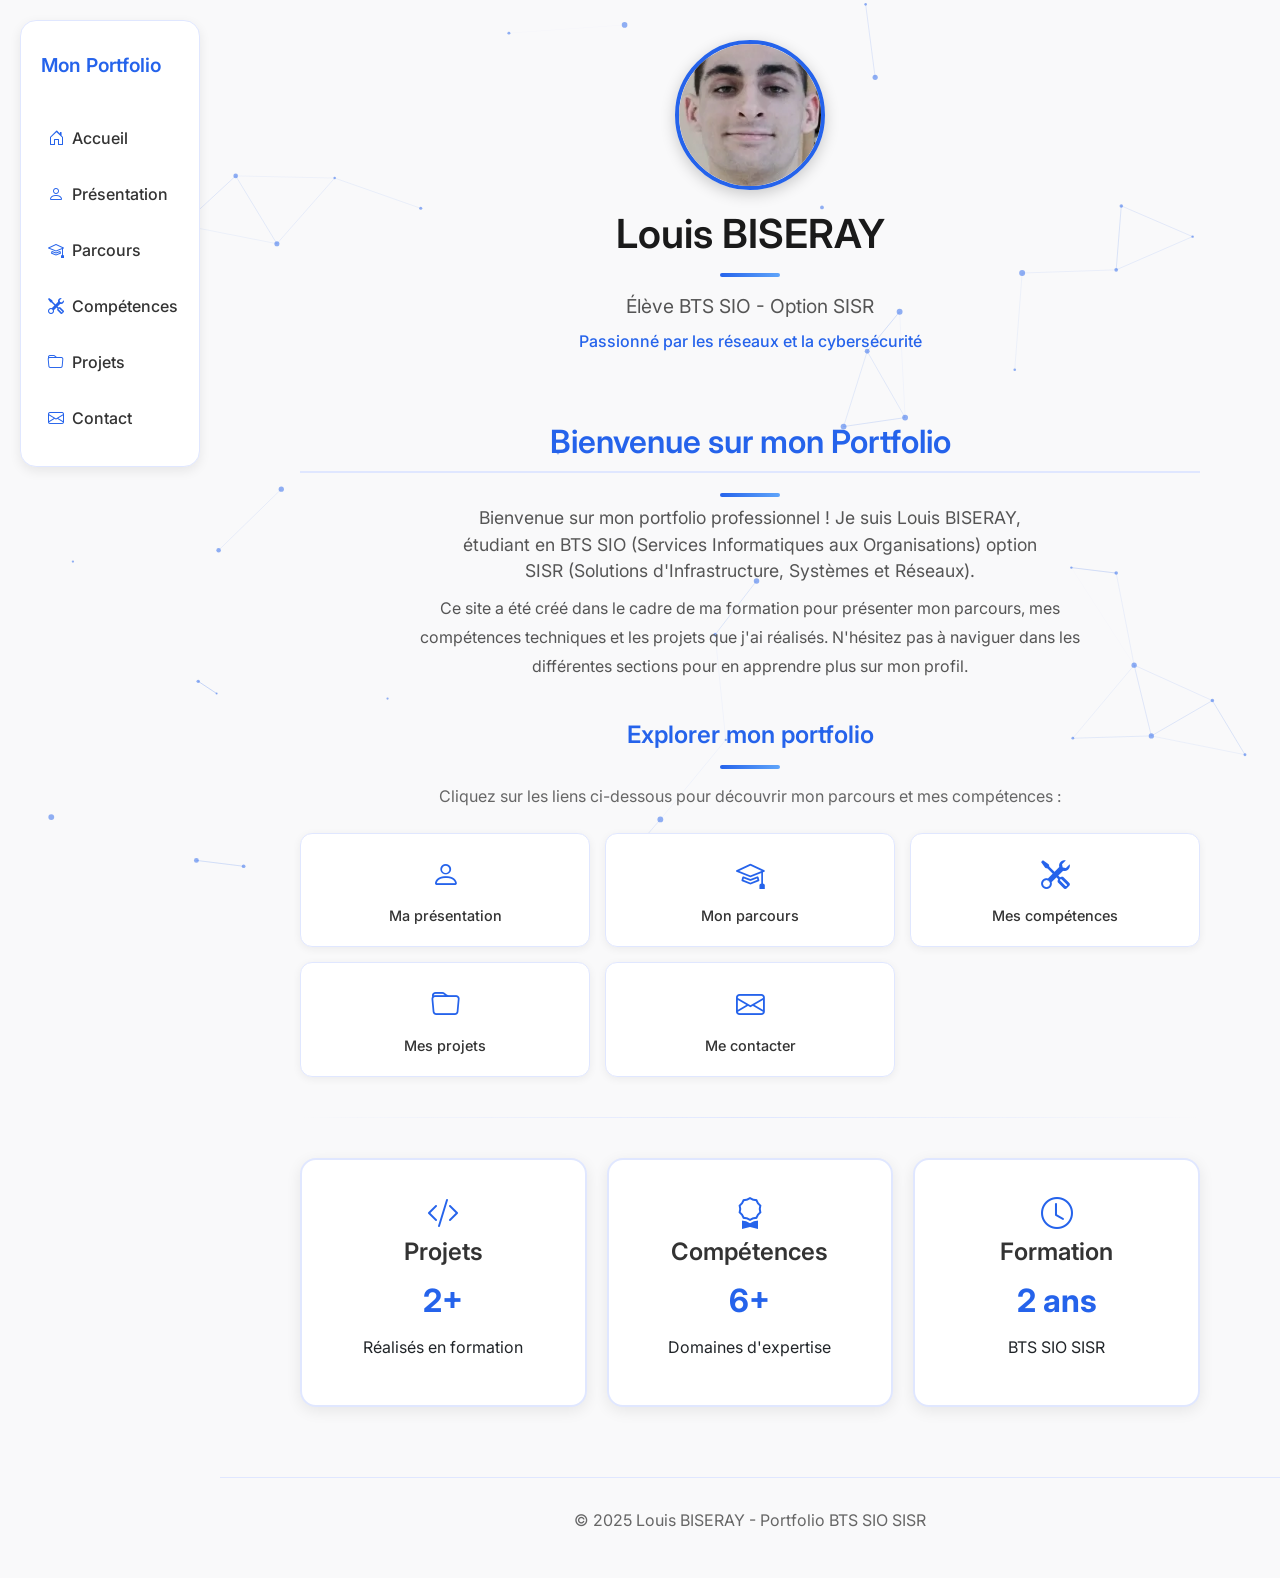
==== index.html @ 8e56ae67 "Correction position canvas animation" ====
<!DOCTYPE html>
<html>
<head>
    <meta charset="UTF-8">
    <meta name="viewport" content="width=device-width, initial-scale=1.0">
    <meta name="description" content="Portfolio de Louis BISERAY, élève BTS SIO SISR">
    <meta name="auteur" content="Louis BISERAY">
    <link rel="preconnect" href="https://fonts.googleapis.com">
    <link rel="preconnect" href="https://fonts.gstatic.com" crossorigin>
    <link href="https://fonts.googleapis.com/css2?family=Inter:wght@400;500;600&display=swap" rel="stylesheet">
    <link href="https://cdn.jsdelivr.net/npm/bootstrap@5.3.8/dist/css/bootstrap.min.css" rel="stylesheet"
        integrity="sha384-sRIl4kxILFvY47J16cr9ZwB07vP4J8+LH7qKQnuqkuIAvNWLzeN8tE5YBujZqJLB" crossorigin="anonymous">
    <link rel="stylesheet" href="https://cdn.jsdelivr.net/npm/bootstrap-icons@1.11.3/font/bootstrap-icons.css">
    <link rel="stylesheet" href="style/style.css">
    <title>Accueil - Portfolio BTS SIO</title>
</head>
<body>
    <canvas id="particles-canvas"></canvas>
    
    <nav class="sidebar">
        <ul class="navbar-nav">
            <li class="title">Mon Portfolio</li>
            <li class="nav-item"><a class="nav-link" href="index.html"><i class="bi bi-house-door me-2"></i>Accueil</a></li>
            <li class="nav-item"><a class="nav-link" href="pages/presentation.html"><i class="bi bi-person me-2"></i>Présentation</a></li>
            <li class="nav-item"><a class="nav-link" href="pages/parcours.html"><i class="bi bi-mortarboard me-2"></i>Parcours</a></li>
            <li class="nav-item"><a class="nav-link" href="pages/competences.html"><i class="bi bi-tools me-2"></i>Compétences</a></li>
            <li class="nav-item"><a class="nav-link" href="pages/projets.html"><i class="bi bi-folder me-2"></i>Projets</a></li>
            <li class="nav-item"><a class="nav-link" href="pages/contact.html"><i class="bi bi-envelope me-2"></i>Contact</a></li>
        </ul>
    </nav>

    <header class="hero-section fade-in">
        <img src="image/photo.png" alt="Photo" class="profile-img">
        <div class="hero-text">
            <h1>Louis BISERAY</h1>
            <div class="separator"></div>
            <p>Élève BTS SIO - Option SISR</p>
            <p class="subtitle">Passionné par les réseaux et la cybersécurité</p>
        </div>
    </header>

    <section class="content-section accueil-page">
        <div class="accueil-header fade-in delay-1">
            <h2>Bienvenue sur mon Portfolio</h2>
            <div class="separator"></div>
            <p class="intro-text">Bienvenue sur mon portfolio professionnel ! Je suis Louis BISERAY, étudiant en BTS SIO (Services Informatiques aux Organisations) option SISR (Solutions d'Infrastructure, Systèmes et Réseaux).</p>
        </div>
        
        <div class="accueil-content fade-in delay-2">
            <p>Ce site a été créé dans le cadre de ma formation pour présenter mon parcours, mes compétences techniques et les projets que j'ai réalisés. N'hésitez pas à naviguer dans les différentes sections pour en apprendre plus sur mon profil.</p>
        </div>
        
        <div class="quick-links-section fade-in delay-3">
            <h3 class="section-title">Explorer mon portfolio</h3>
            <div class="separator"></div>
            <p class="section-desc">Cliquez sur les liens ci-dessous pour découvrir mon parcours et mes compétences :</p>
            
            <div class="links-grid">
                <a href="pages/presentation.html" class="quick-link slide-up">
                    <i class="bi bi-person"></i>
                    <span>Ma présentation</span>
                </a>
                <a href="pages/parcours.html" class="quick-link slide-up delay-1">
                    <i class="bi bi-mortarboard"></i>
                    <span>Mon parcours</span>
                </a>
                <a href="pages/competences.html" class="quick-link slide-up delay-2">
                    <i class="bi bi-tools"></i>
                    <span>Mes compétences</span>
                </a>
                <a href="pages/projets.html" class="quick-link slide-up delay-3">
                    <i class="bi bi-folder"></i>
                    <span>Mes projets</span>
                </a>
                <a href="pages/contact.html" class="quick-link slide-up">
                    <i class="bi bi-envelope"></i>
                    <span>Me contacter</span>
                </a>
            </div>
        </div>

        <div class="separator-line"></div>

        <div class="stats-section fade-in">
            <div class="stats-grid">
                <div class="stat-card slide-up">
                    <i class="bi bi-code-slash"></i>
                    <h4>Projets</h4>
                    <p class="stat-number">2+</p>
                    <p>Réalisés en formation</p>
                </div>
                <div class="stat-card slide-up delay-1">
                    <i class="bi bi-award"></i>
                    <h4>Compétences</h4>
                    <p class="stat-number">6+</p>
                    <p>Domaines d'expertise</p>
                </div>
                <div class="stat-card slide-up delay-2">
                    <i class="bi bi-clock"></i>
                    <h4>Formation</h4>
                    <p class="stat-number">2 ans</p>
                    <p>BTS SIO SISR</p>
                </div>
            </div>
        </div>
    </section>

    <footer class="footer">
        <p>&copy; 2025 Louis BISERAY - Portfolio BTS SIO SISR</p>
    </footer>

    <script src="js/particles.js"></script>
</body>
</html>
---- style/style.css ----
body {
    margin-left: 220px;
    font-family: 'Inter', sans-serif;
    background-color: #f8f9fad8;
}

.sidebar {
    position: fixed;
    top: 20px;
    left: 20px;
    height: auto;
    width: 180px;
    background-color: white;
    padding: 20px 0;
    z-index: 1000;
    border-radius: 16px;
    box-shadow: 0 4px 12px rgba(0, 0, 0, 0.08);
    border: 1px solid #e0e7ff;
}

.sidebar .nav-link {
    color: #333;
    padding: 12px 15px;
    transition: all 0.3s;
    font-weight: 500;
    border-radius: 8px;
    margin: 4px 12px;
    display: flex;
    align-items: center;
}

.sidebar .nav-link i {
    color: #2563eb;
    transition: color 0.3s;
}

.sidebar .title {
    color: #2563eb;
    padding-top: 10px;
    padding-bottom: 10px;
    padding-left: 20px;
    font-weight: 600;
    font-size: 1.2rem;
    margin-bottom: 20px;

}

.sidebar .nav-link:hover {
    background-color: #e0e7ff;
    color: #2563eb;
    text-decoration: none;
    border-radius: 8px;
}

.sidebar .nav-link:hover i {
    color: #2563eb;
}

.sidebar .navbar-nav {
    flex-direction: column;
    width: 100%;
}

.sidebar .nav-item {
    width: auto;
    margin: 0;
}

img {
    border-radius: 50%;
}

.profile-img {
    width: 150px;
    height: 150px;
    object-fit: cover;
    border: 4px solid #2563eb;
    box-shadow: 0 4px 15px rgba(0, 0, 0, 0.2);
}

.hero-section {
    display: flex;
    flex-direction: column;
    align-items: center;
    justify-content: center;
    text-align: center;
    gap: 20px;
    padding: 40px 0;
}

.hero-text h1 {
    margin: 0;
    font-size: 2.5rem;
    font-weight: 600;
    color: #1a1a1a;
}

.hero-text p {
    margin: 8px 0 0 0;
    font-size: 1.2rem;
    color: #555;
}

.hero-text .subtitle {
    font-size: 1rem;
    color: #2563eb;
    font-weight: 500;
}

.content-section {
    padding: 30px 0;
    max-width: 800px;
}

.content-section h2 {
    color: #2563eb;
    font-weight: 600;
    margin-bottom: 20px;
    padding-bottom: 10px;
    border-bottom: 2px solid #e0e7ff;
}

.skills-grid {
    display: grid;
    grid-template-columns: repeat(2, 1fr);
    gap: 20px;
    margin-top: 20px;
}

.skill-card {
    background: white;
    padding: 20px;
    border-radius: 12px;
    box-shadow: 0 2px 10px rgba(0, 0, 0, 0.08);
    text-align: center;
}

.skill-card i {
    font-size: 2rem;
    color: #2563eb;
    margin-bottom: 10px;
}

.skill-card h4 {
    font-size: 1.1rem;
    margin-bottom: 8px;
    color: #333;
}

.skill-card p {
    font-size: 0.9rem;
    color: #666;
    margin: 0;
}

.timeline-item {
    padding: 15px 0;
    border-left: 3px solid #2563eb;
    padding-left: 20px;
    margin-bottom: 15px;
}

.timeline-item h4 {
    color: #2563eb;
    font-weight: 600;
    margin-bottom: 5px;
}

.timeline-item p {
    margin: 0;
    color: #555;
}

.footer {
    text-align: center;
    padding: 30px 0;
    margin-top: 40px;
    border-top: 1px solid #e0e7ff;
    color: #666;
}

.quick-links {
    margin-top: 30px;
}

.quick-links h4 {
    color: #333;
    margin-bottom: 15px;
    font-weight: 500;
}

.links-grid {
    display: grid;
    grid-template-columns: repeat(3, 1fr);
    gap: 15px;
}

.quick-link {
    display: flex;
    flex-direction: column;
    align-items: center;
    padding: 20px;
    background: white;
    border-radius: 12px;
    text-decoration: none;
    color: #333;
    box-shadow: 0 2px 8px rgba(0, 0, 0, 0.06);
    transition: all 0.3s;
    border: 1px solid #e0e7ff;
}

.quick-link i {
    font-size: 1.8rem;
    color: #2563eb;
    margin-bottom: 8px;
}

.quick-link span {
    font-size: 0.9rem;
    font-weight: 500;
}

.quick-link:hover {
    transform: translateY(-3px);
    box-shadow: 0 4px 15px rgba(37, 99, 235, 0.15);
    border-color: #2563eb;
    color: #2563eb;
}

.project-card {
    background: white;
    padding: 20px;
    border-radius: 12px;
    box-shadow: 0 2px 10px rgba(0, 0, 0, 0.08);
    margin-bottom: 20px;
}

.project-card h4 {
    color: #2563eb;
    font-weight: 600;
    margin-bottom: 10px;
}

.project-card h4 i {
    margin-right: 8px;
}

.project-card ul {
    margin: 0;
    padding-left: 20px;
    color: #555;
}

.project-card li {
    margin-bottom: 5px;
}

.contact-info {
    margin-top: 20px;
}

.contact-item {
    display: flex;
    align-items: center;
    gap: 15px;
    padding: 15px;
    background: white;
    border-radius: 10px;
    margin-bottom: 15px;
    box-shadow: 0 2px 8px rgba(0, 0, 0, 0.06);
}

.contact-item i {
    font-size: 1.5rem;
    color: #2563eb;
}

.contact-item h5 {
    margin: 0 0 3px 0;
    color: #333;
    font-weight: 600;
}

.contact-item p {
    margin: 0;
    color: #666;
}

.interests-grid {
    display: grid;
    grid-template-columns: repeat(2, 1fr);
    gap: 15px;
    margin: 20px 0;
}

.interest-item {
    display: flex;
    align-items: center;
    gap: 10px;
    padding: 15px;
    background: white;
    border-radius: 10px;
    box-shadow: 0 2px 8px rgba(0, 0, 0, 0.06);
}

.interest-item i {
    font-size: 1.5rem;
    color: #2563eb;
}

.soft-skills {
    list-style: none;
    padding: 0;
}

.soft-skills li {
    padding: 8px 0;
    color: #555;
}

.soft-skills li i {
    color: #2563eb;
    margin-right: 10px;
}

/* Page Contact - Centrage et séparations */
.contact-page {
    max-width: 900px;
    margin: 0 auto;
    text-align: center;
}

.contact-header {
    margin-bottom: 40px;
}

.contact-header h2 {
    font-size: 2.5rem;
    margin-bottom: 15px;
}

.intro-text {
    font-size: 1.1rem;
    color: #555;
    max-width: 600px;
    margin: 0 auto;
}

/* Séparateurs */
.separator {
    width: 60px;
    height: 4px;
    background: linear-gradient(90deg, #2563eb, #60a5fa);
    border-radius: 2px;
    margin: 15px auto;
}

.separator-line {
    width: 100%;
    height: 1px;
    background: linear-gradient(90deg, transparent, #e0e7ff, transparent);
    margin: 40px 0;
}

/* Titres de section */
.section-title {
    color: #2563eb;
    font-weight: 600;
    font-size: 1.5rem;
    margin-bottom: 10px;
}

.section-desc {
    color: #666;
    margin-bottom: 25px;
}

/* Grille de contact */
.contact-grid {
    display: grid;
    grid-template-columns: repeat(2, 1fr);
    gap: 20px;
    margin-top: 30px;
}

.contact-card {
    background: white;
    padding: 30px 20px;
    border-radius: 16px;
    box-shadow: 0 4px 15px rgba(0, 0, 0, 0.08);
    text-align: center;
    transition: all 0.3s ease;
    border: 1px solid #e0e7ff;
}

.contact-card:hover {
    transform: translateY(-5px);
    box-shadow: 0 8px 25px rgba(37, 99, 235, 0.15);
    border-color: #2563eb;
}

.icon-circle {
    width: 60px;
    height: 60px;
    background: linear-gradient(135deg, #2563eb, #60a5fa);
    border-radius: 50%;
    display: flex;
    align-items: center;
    justify-content: center;
    margin: 0 auto 15px;
}

.icon-circle i {
    font-size: 1.5rem;
    color: white;
}

.contact-card h5 {
    color: #333;
    font-weight: 600;
    margin-bottom: 8px;
}

.contact-card p {
    color: #2563eb;
    font-weight: 500;
    margin-bottom: 5px;
}

.contact-note {
    font-size: 0.85rem;
    color: #888;
    font-style: italic;
}

/* Formulaire */
.form-container {
    background: white;
    padding: 40px;
    border-radius: 16px;
    box-shadow: 0 4px 20px rgba(0, 0, 0, 0.08);
    max-width: 700px;
    margin: 0 auto;
}

.form-row {
    display: grid;
    grid-template-columns: 1fr 1fr;
    gap: 20px;
    margin-bottom: 20px;
}

.form-group {
    margin-bottom: 20px;
    text-align: left;
}

.form-group label {
    display: block;
    margin-bottom: 8px;
    color: #333;
    font-weight: 500;
}

.form-group label i {
    color: #2563eb;
    margin-right: 8px;
}

.form-control {
    border: 2px solid #e0e7ff;
    border-radius: 10px;
    padding: 12px 15px;
    transition: all 0.3s;
}

.form-control:focus {
    border-color: #2563eb;
    box-shadow: 0 0 0 3px rgba(37, 99, 235, 0.1);
}

.btn-submit {
    background: linear-gradient(135deg, #2563eb, #1d4ed8);
    color: white;
    border: none;
    padding: 15px 40px;
    border-radius: 10px;
    font-weight: 600;
    font-size: 1rem;
    cursor: pointer;
    transition: all 0.3s;
    display: inline-flex;
    align-items: center;
    gap: 10px;
}

.btn-submit:hover {
    transform: translateY(-2px);
    box-shadow: 0 8px 20px rgba(37, 99, 235, 0.3);
}

/* Disponibilités */
.availability-cards {
    display: grid;
    grid-template-columns: repeat(3, 1fr);
    gap: 20px;
    margin-top: 30px;
}

.avail-card {
    background: white;
    padding: 30px 20px;
    border-radius: 16px;
    box-shadow: 0 4px 15px rgba(0, 0, 0, 0.08);
    text-align: center;
    border: 2px solid #e0e7ff;
    transition: all 0.3s;
}

.avail-card:hover {
    border-color: #2563eb;
    transform: translateY(-5px);
}

.avail-card i {
    font-size: 2rem;
    color: #2563eb;
    margin-bottom: 15px;
}

.avail-card h4 {
    color: #333;
    font-weight: 600;
    margin-bottom: 10px;
}

.avail-card p {
    color: #666;
    font-size: 0.9rem;
    line-height: 1.5;
}

/* Boîte d'info réponse */
.response-box {
    background: linear-gradient(135deg, #e0e7ff, #dbeafe);
    padding: 25px 30px;
    border-radius: 16px;
    display: flex;
    align-items: flex-start;
    gap: 20px;
    text-align: left;
    border-left: 4px solid #2563eb;
}

.response-box i {
    font-size: 1.8rem;
    color: #2563eb;
    flex-shrink: 0;
}

.response-box h4 {
    color: #2563eb;
    font-weight: 600;
    margin-bottom: 8px;
}

.response-box p {
    color: #555;
    margin: 0;
    line-height: 1.6;
}

/* Animations */
@keyframes fadeIn {
    from {
        opacity: 0;
        transform: translateY(20px);
    }
    to {
        opacity: 1;
        transform: translateY(0);
    }
}

@keyframes slideUp {
    from {
        opacity: 0;
        transform: translateY(40px);
    }
    to {
        opacity: 1;
        transform: translateY(0);
    }
}

@keyframes pulse {
    0%, 100% {
        transform: scale(1);
    }
    50% {
        transform: scale(1.05);
    }
}

.fade-in {
    animation: fadeIn 0.8s ease-out forwards;
}

.slide-up {
    animation: slideUp 0.8s ease-out forwards;
    opacity: 0;
}

.delay-1 {
    animation-delay: 0.2s;
}

.delay-2 {
    animation-delay: 0.4s;
}

.delay-3 {
    animation-delay: 0.6s;
}

.pulse-hover:hover {
    animation: pulse 0.5s ease-in-out;
}

/* Page Accueil */
.accueil-page {
    max-width: 900px;
    margin: 0 auto;
    text-align: center;
}

.accueil-header {
    margin-bottom: 10px;
}

.accueil-header .separator {
    margin: 8px auto;
}

.accueil-content {
    max-width: 700px;
    margin: 0 auto 40px;
}

.accueil-content p {
    color: #555;
    line-height: 1.8;
}

.quick-links-section {
    margin: 40px 0;
}

.stats-section {
    margin-top: 40px;
}

.stats-grid {
    display: grid;
    grid-template-columns: repeat(3, 1fr);
    gap: 20px;
}

.stat-card {
    background: white;
    padding: 30px 20px;
    border-radius: 16px;
    box-shadow: 0 4px 15px rgba(0, 0, 0, 0.08);
    text-align: center;
    border: 2px solid #e0e7ff;
    transition: all 0.3s;
}

.stat-card:hover {
    border-color: #2563eb;
    transform: translateY(-5px);
}

.stat-card i {
    font-size: 2rem;
    color: #2563eb;
    margin-bottom: 15px;
}

.stat-card h4 {
    color: #333;
    font-weight: 600;
    margin-bottom: 10px;
}

.stat-number {
    font-size: 2rem;
    font-weight: 700;
    color: #2563eb;
    margin: 10px 0;
}

/* Page Compétences */
.competences-page {
    max-width: 900px;
    margin: 0 auto;
    text-align: center;
}

.page-header {
    margin-bottom: 40px;
}

.page-header h2 {
    font-size: 2.5rem;
}

.competences-intro {
    margin: 40px 0;
}

.skill-icon {
    width: 60px;
    height: 60px;
    background: linear-gradient(135deg, #2563eb, #60a5fa);
    border-radius: 50%;
    display: flex;
    align-items: center;
    justify-content: center;
    margin: 0 auto 15px;
}

.skill-icon i {
    font-size: 1.5rem;
    color: white;
}

.skill-level {
    margin-top: 15px;
}

.level-badge {
    background: #e0e7ff;
    color: #2563eb;
    padding: 5px 15px;
    border-radius: 20px;
    font-size: 0.85rem;
    font-weight: 500;
}

.cert-grid {
    display: grid;
    grid-template-columns: repeat(3, 1fr);
    gap: 20px;
    margin-top: 30px;
}

.cert-card {
    background: white;
    padding: 25px 20px;
    border-radius: 16px;
    box-shadow: 0 4px 15px rgba(0, 0, 0, 0.08);
    text-align: center;
    border: 2px solid #e0e7ff;
    transition: all 0.3s;
}

.cert-card:hover {
    border-color: #2563eb;
    transform: translateY(-5px);
}

.cert-card i {
    font-size: 2rem;
    color: #2563eb;
    margin-bottom: 15px;
}

.cert-card h4 {
    color: #333;
    font-weight: 600;
    margin-bottom: 8px;
}

.cert-card p {
    color: #666;
    font-size: 0.9rem;
}

.learning-section {
    margin-top: 40px;
}

/* Page Parcours */
.parcours-page {
    max-width: 900px;
    margin: 0 auto;
    text-align: center;
}

.timeline-section {
    margin: 40px 0;
}

.timeline-item {
    display: flex;
    align-items: flex-start;
    gap: 20px;
    background: white;
    padding: 25px;
    border-radius: 16px;
    margin-bottom: 20px;
    box-shadow: 0 4px 15px rgba(0, 0, 0, 0.08);
    text-align: left;
    border-left: 4px solid #2563eb;
}

.timeline-icon {
    width: 50px;
    height: 50px;
    background: linear-gradient(135deg, #2563eb, #60a5fa);
    border-radius: 50%;
    display: flex;
    align-items: center;
    justify-content: center;
    flex-shrink: 0;
}

.timeline-icon i {
    font-size: 1.2rem;
    color: white;
}

.timeline-content h4 {
    color: #2563eb;
    font-weight: 600;
    margin-bottom: 8px;
}

.timeline-title {
    font-weight: 600;
    color: #333;
    margin-bottom: 5px;
}

.timeline-place {
    color: #666;
    font-size: 0.9rem;
    margin-bottom: 10px;
}

.timeline-desc {
    color: #555;
    line-height: 1.6;
}

.stages-section {
    margin: 40px 0;
}

.stage-cards {
    display: grid;
    grid-template-columns: repeat(2, 1fr);
    gap: 20px;
    margin-top: 30px;
}

.stage-card {
    background: white;
    padding: 25px;
    border-radius: 16px;
    box-shadow: 0 4px 15px rgba(0, 0, 0, 0.08);
    text-align: left;
    border: 2px solid #e0e7ff;
    transition: all 0.3s;
}

.stage-card:hover {
    border-color: #2563eb;
    transform: translateY(-5px);
}

.stage-header {
    display: flex;
    align-items: center;
    gap: 15px;
    margin-bottom: 15px;
}

.stage-header i {
    font-size: 1.5rem;
    color: #2563eb;
}

.stage-header h4 {
    color: #333;
    font-weight: 600;
    margin: 0;
}

.stage-date {
    color: #666;
    font-size: 0.85rem;
}

.stage-entreprise {
    color: #2563eb;
    font-weight: 500;
    margin-bottom: 10px;
}

.stage-desc {
    color: #555;
    font-size: 0.9rem;
    line-height: 1.6;
}

.stage-reports {
    display: flex;
    justify-content: center;
    gap: 20px;
    margin-top: 30px;
}

.report-btn {
    display: inline-flex;
    align-items: center;
    gap: 10px;
    padding: 12px 25px;
    background: linear-gradient(135deg, #2563eb, #1d4ed8);
    color: white;
    border-radius: 10px;
    text-decoration: none;
    font-weight: 500;
    transition: all 0.3s;
    box-shadow: 0 4px 15px rgba(37, 99, 235, 0.2);
}

.report-btn:hover {
    transform: translateY(-3px);
    box-shadow: 0 8px 20px rgba(37, 99, 235, 0.3);
    color: white;
    text-decoration: none;
}

.report-btn i {
    font-size: 1.2rem;
}

@media (max-width: 768px) {
    .stage-reports {
        flex-direction: column;
        align-items: center;
    }
}

.projets-pro {
    margin: 40px 0;
}

.projet-cards {
    display: grid;
    grid-template-columns: repeat(3, 1fr);
    gap: 20px;
    margin-top: 30px;
}

.projet-card {
    background: white;
    padding: 25px 20px;
    border-radius: 16px;
    box-shadow: 0 4px 15px rgba(0, 0, 0, 0.08);
    text-align: center;
    border: 2px solid #e0e7ff;
    transition: all 0.3s;
}

.projet-card:hover {
    border-color: #2563eb;
    transform: translateY(-5px);
}

.projet-card i {
    font-size: 2rem;
    color: #2563eb;
    margin-bottom: 15px;
}

.projet-card h4 {
    color: #333;
    font-weight: 600;
    margin-bottom: 10px;
}

.projet-card p {
    color: #555;
    font-size: 0.9rem;
    line-height: 1.6;
}

/* Page Projets */
.projets-page {
    max-width: 900px;
    margin: 0 auto;
    text-align: center;
}

.projets-intro {
    margin: 40px 0;
}

.projects-grid {
    display: grid;
    grid-template-columns: repeat(2, 1fr);
    gap: 25px;
    margin-top: 30px;
}

.project-icon {
    width: 60px;
    height: 60px;
    background: linear-gradient(135deg, #2563eb, #60a5fa);
    border-radius: 50%;
    display: flex;
    align-items: center;
    justify-content: center;
    margin: 0 auto 20px;
}

.project-icon i {
    font-size: 1.5rem;
    color: white;
}

.project-desc {
    color: #666;
    margin-bottom: 15px;
    line-height: 1.6;
}

.project-list {
    list-style: none;
    padding: 0;
    margin: 0 0 20px 0;
}

.project-list li {
    padding: 8px 0;
    color: #555;
    border-bottom: 1px solid #f0f0f0;
}

.project-list li:last-child {
    border-bottom: none;
}

.project-tech {
    display: flex;
    flex-wrap: wrap;
    gap: 8px;
    justify-content: center;
    margin-top: 15px;
}

.tech-badge {
    background: #e0e7ff;
    color: #2563eb;
    padding: 5px 12px;
    border-radius: 20px;
    font-size: 0.8rem;
    font-weight: 500;
}

.methodo-section {
    margin: 40px 0;
}

.methodo-grid {
    display: grid;
    grid-template-columns: repeat(4, 1fr);
    gap: 20px;
    margin-top: 30px;
}

.methodo-card {
    background: white;
    padding: 25px 15px;
    border-radius: 16px;
    box-shadow: 0 4px 15px rgba(0, 0, 0, 0.08);
    text-align: center;
    border: 2px solid #e0e7ff;
    transition: all 0.3s;
}

.methodo-card:hover {
    border-color: #2563eb;
    transform: translateY(-5px);
}

.methodo-card i {
    font-size: 2rem;
    color: #2563eb;
    margin-bottom: 15px;
}

.methodo-card h4 {
    color: #333;
    font-weight: 600;
    margin-bottom: 10px;
}

.methodo-card p {
    color: #555;
    font-size: 0.9rem;
}

.avenir-section {
    margin-top: 40px;
}

/* Page Présentation */
.presentation-page {
    max-width: 900px;
    margin: 0 auto;
    text-align: center;
}

.about-section {
    margin: 40px 0;
}

.about-content {
    max-width: 700px;
    margin: 0 auto;
}

.about-text p {
    color: #555;
    line-height: 1.8;
    margin-bottom: 20px;
}

.interests-section {
    margin: 40px 0;
}

.interest-card {
    background: white;
    padding: 25px 20px;
    border-radius: 16px;
    box-shadow: 0 4px 15px rgba(0, 0, 0, 0.08);
    text-align: center;
    border: 2px solid #e0e7ff;
    transition: all 0.3s;
}

.interest-card:hover {
    border-color: #2563eb;
    transform: translateY(-5px);
}

.interest-icon {
    width: 60px;
    height: 60px;
    background: linear-gradient(135deg, #2563eb, #60a5fa);
    border-radius: 50%;
    display: flex;
    align-items: center;
    justify-content: center;
    margin: 0 auto 15px;
}

.interest-icon i {
    font-size: 1.5rem;
    color: white;
}

.interest-card h4 {
    color: #333;
    font-weight: 600;
    margin-bottom: 10px;
}

.interest-card p {
    color: #666;
    font-size: 0.9rem;
    line-height: 1.6;
}

.objectifs-section {
    margin: 40px 0;
}

.objectif-cards {
    display: grid;
    grid-template-columns: repeat(2, 1fr);
    gap: 20px;
    margin-top: 30px;
}

.objectif-card {
    background: white;
    padding: 30px 25px;
    border-radius: 16px;
    box-shadow: 0 4px 15px rgba(0, 0, 0, 0.08);
    text-align: center;
    border: 2px solid #e0e7ff;
    transition: all 0.3s;
}

.objectif-card:hover {
    border-color: #2563eb;
    transform: translateY(-5px);
}

.objectif-card i {
    font-size: 2rem;
    color: #2563eb;
    margin-bottom: 15px;
}

.objectif-card h4 {
    color: #333;
    font-weight: 600;
    margin-bottom: 15px;
}

.objectif-card p {
    color: #555;
    line-height: 1.6;
}

.softskills-section {
    margin: 40px 0;
}

.softskills-grid {
    display: grid;
    grid-template-columns: repeat(3, 1fr);
    gap: 15px;
    margin-top: 30px;
}

.softskill-card {
    background: white;
    padding: 15px 20px;
    border-radius: 12px;
    box-shadow: 0 2px 10px rgba(0, 0, 0, 0.06);
    display: flex;
    align-items: center;
    gap: 12px;
    border: 1px solid #e0e7ff;
    transition: all 0.3s;
}

.softskill-card:hover {
    border-color: #2563eb;
    transform: translateX(5px);
}

.softskill-card i {
    font-size: 1.2rem;
    color: #2563eb;
}

.softskill-card span {
    color: #333;
    font-weight: 500;
    font-size: 0.95rem;
}

.cta-section {
    margin-top: 40px;
}

/* Info Box commune */
.info-box {
    background: linear-gradient(135deg, #e0e7ff, #dbeafe);
    padding: 25px 30px;
    border-radius: 16px;
    display: flex;
    align-items: flex-start;
    gap: 20px;
    text-align: left;
    border-left: 4px solid #2563eb;
}

.info-box i {
    font-size: 1.8rem;
    color: #2563eb;
    flex-shrink: 0;
}

.info-box h4 {
    color: #2563eb;
    font-weight: 600;
    margin-bottom: 8px;
}

.info-box p {
    color: #555;
    margin: 0;
    line-height: 1.6;
}

/* Responsive amélioré */
@media (max-width: 768px) {
    .contact-grid,
    .cert-grid,
    .stage-cards,
    .projet-cards,
    .objectif-cards,
    .methodo-grid,
    .stats-grid {
        grid-template-columns: 1fr;
    }
    
    .availability-cards,
    .projects-grid,
    .interests-grid,
    .softskills-grid {
        grid-template-columns: 1fr;
    }
    
    .form-row {
        grid-template-columns: 1fr;
    }
    
    .response-box,
    .info-box {
        flex-direction: column;
        text-align: center;
    }
    
    .timeline-item {
        flex-direction: column;
        text-align: center;
    }
    
    .page-header h2 {
        font-size: 2rem;
    }
}

/* Animation de particules */
#particles-canvas {
    position: fixed;
    top: 0;
    left: 0;
    width: 100%;
    height: 100%;
    z-index: -1;
    pointer-events: none;
}
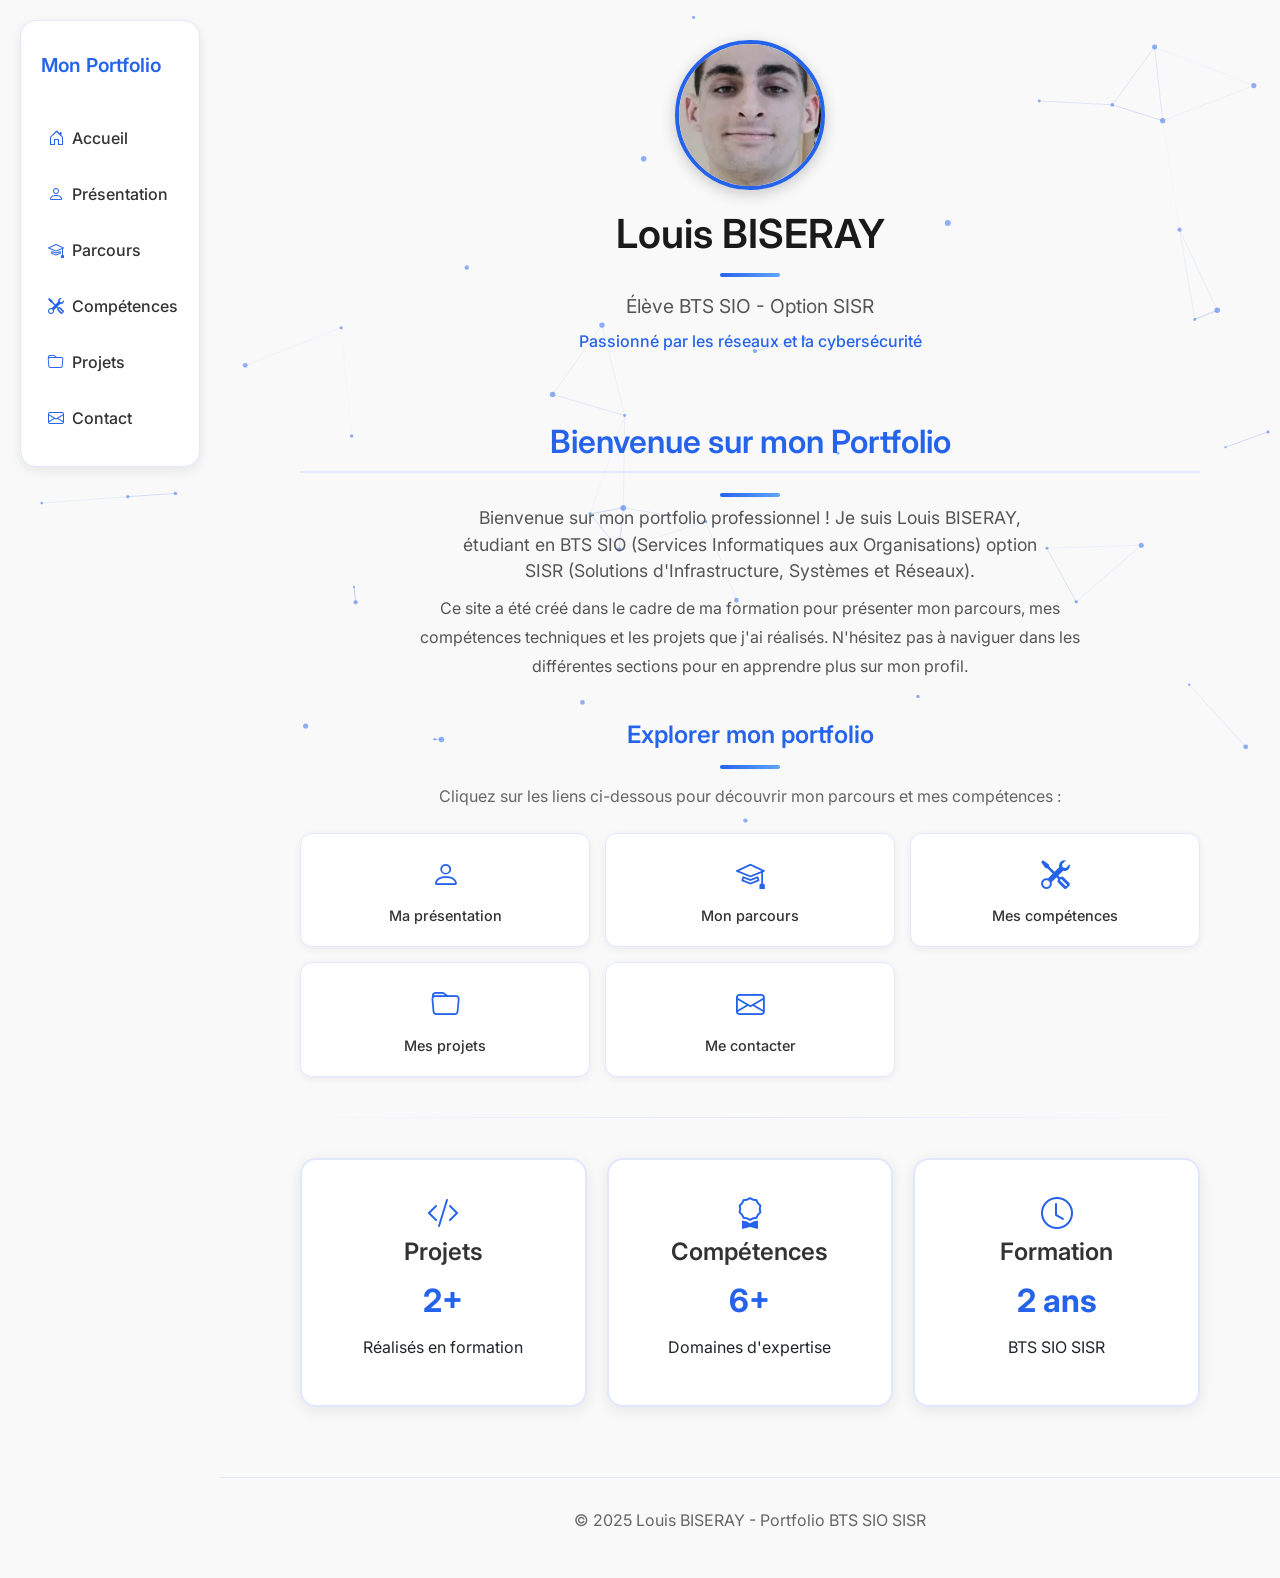
==== commit 97045573: "Add delay to contact link animation" ====
--- a/index.html
+++ b/index.html
@@ -72,7 +72,7 @@
                     <i class="bi bi-folder"></i>
                     <span>Mes projets</span>
                 </a>
-                <a href="pages/contact.html" class="quick-link slide-up">
+                <a href="pages/contact.html" class="quick-link slide-up delay-4">
                     <i class="bi bi-envelope"></i>
                     <span>Me contacter</span>
                 </a>
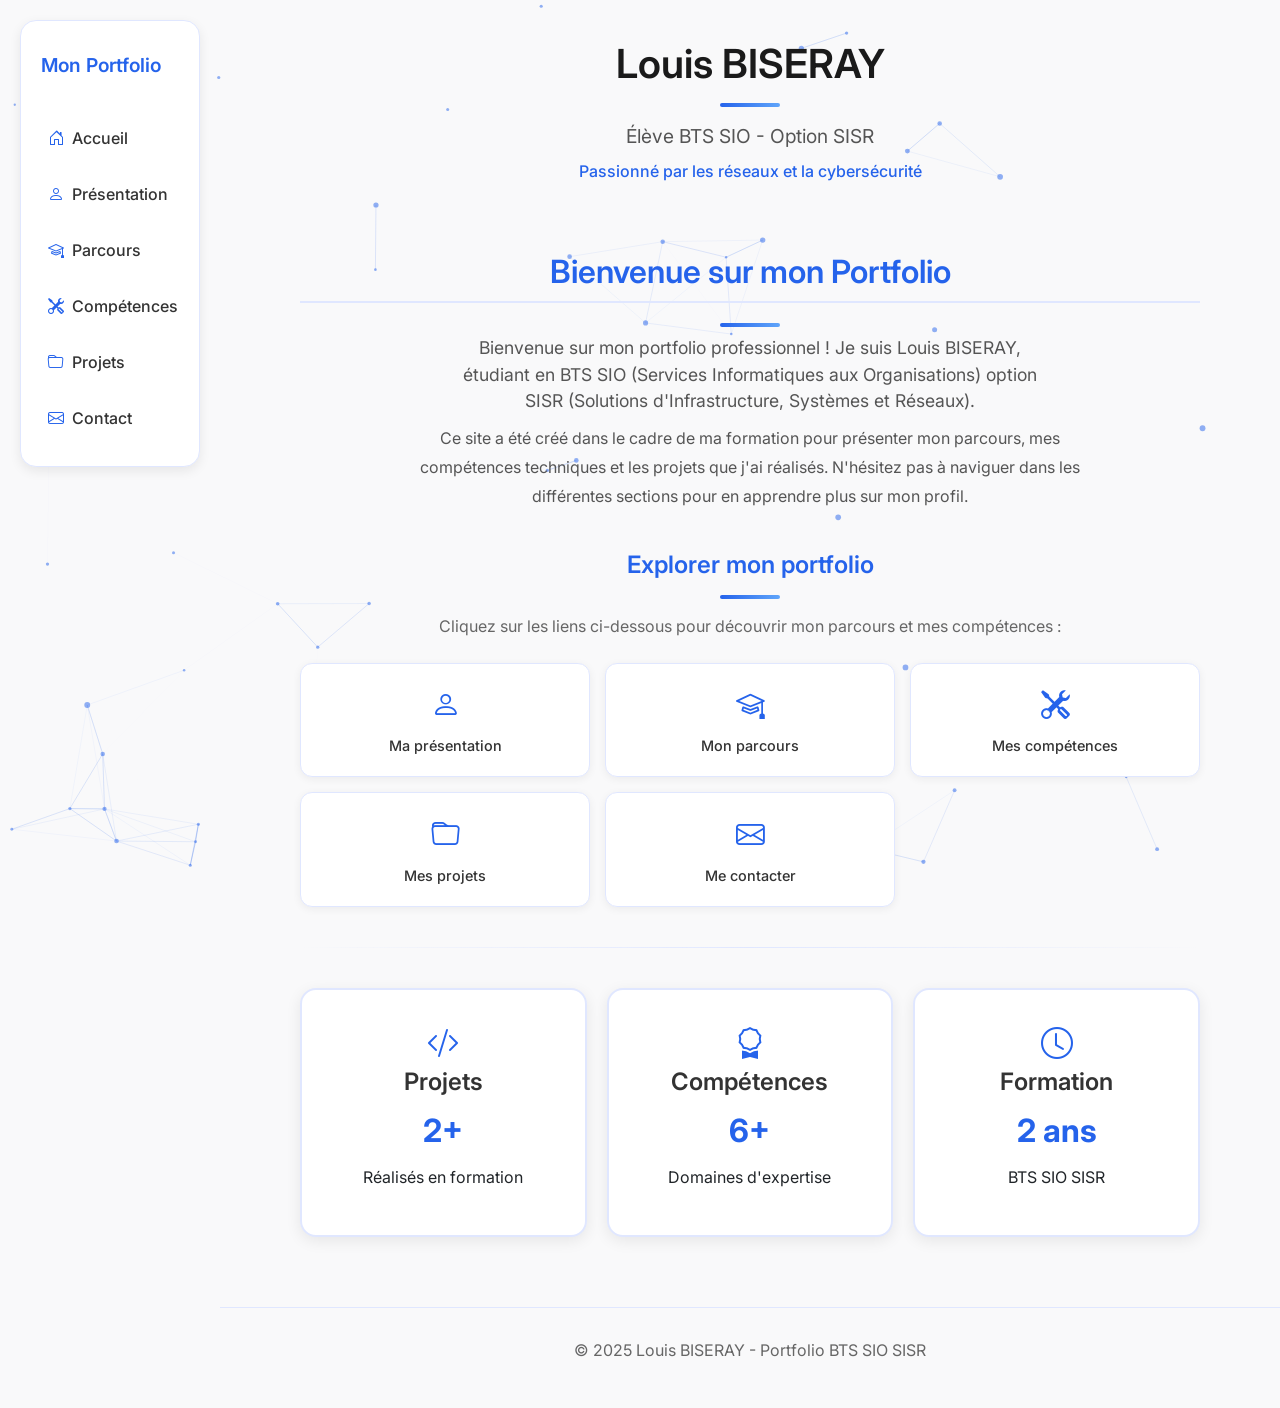
==== commit 1e783967: "Remove Profil image" ====
--- a/index.html
+++ b/index.html
@@ -30,7 +30,6 @@
     </nav>
 
     <header class="hero-section fade-in">
-        <img src="image/photo.png" alt="Photo" class="profile-img">
         <div class="hero-text">
             <h1>Louis BISERAY</h1>
             <div class="separator"></div>
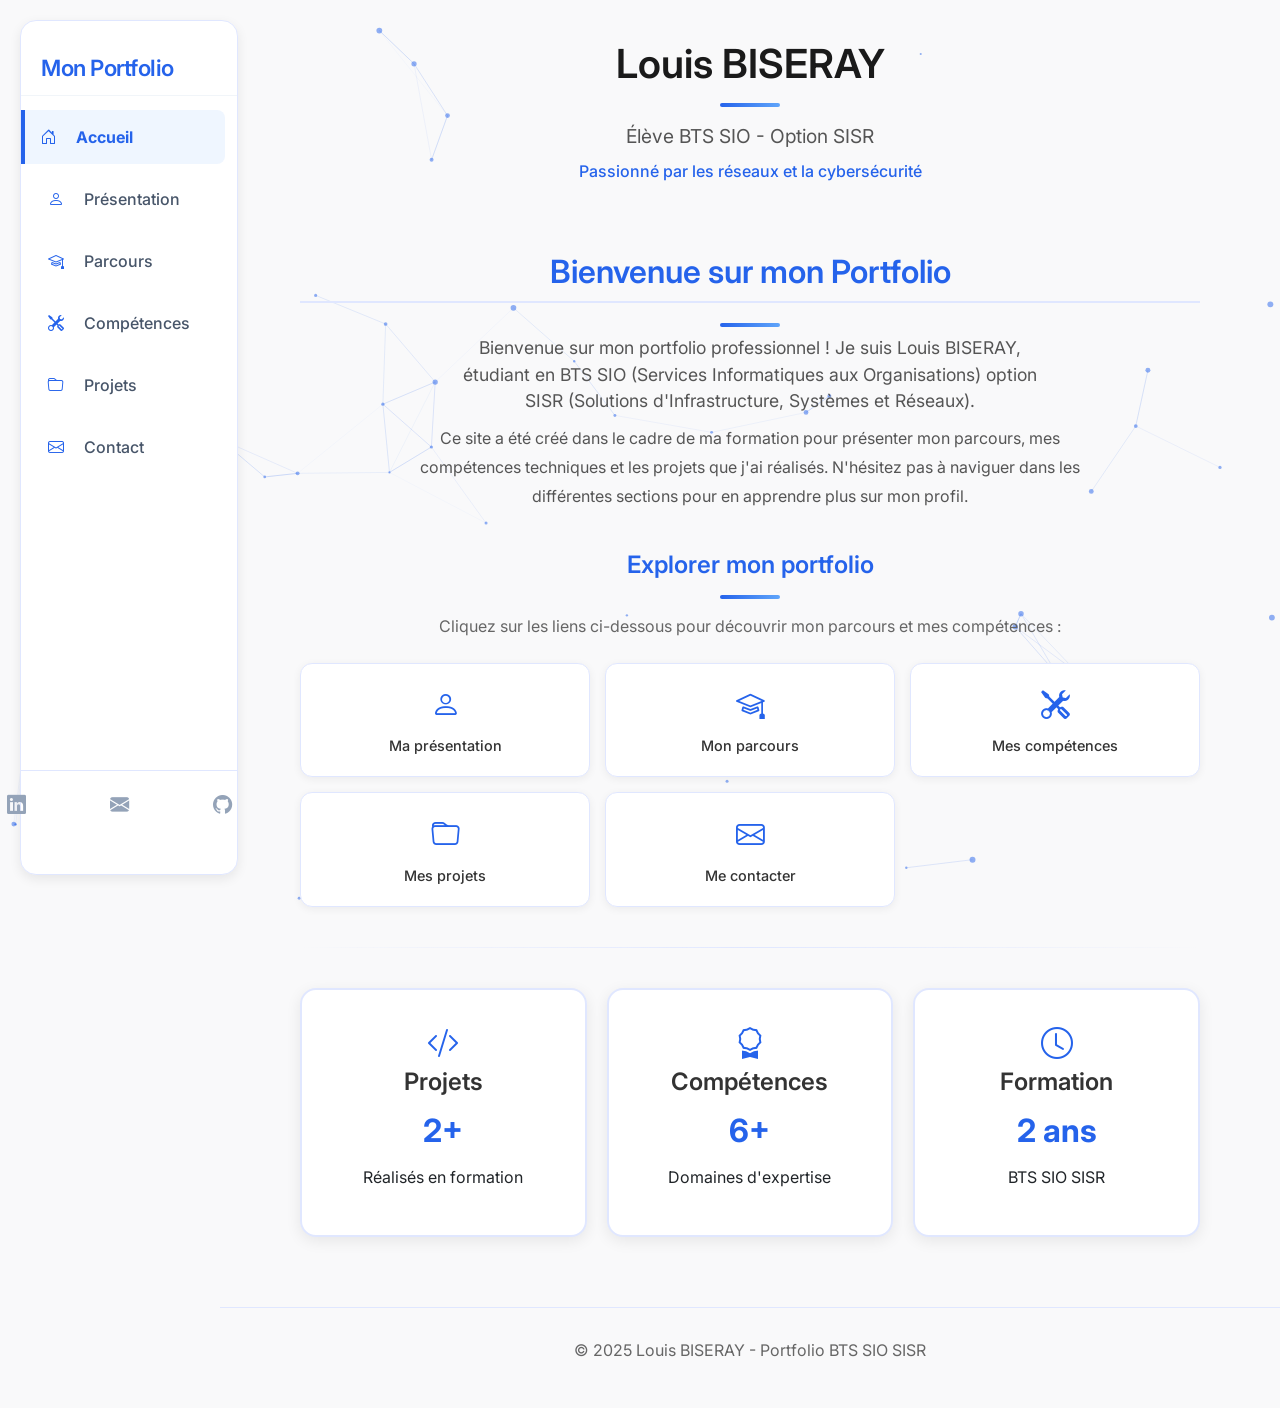
==== commit 51d475d2: "Modification Sidebar Active" ====
--- a/index.html
+++ b/index.html
@@ -20,12 +20,17 @@
     <nav class="sidebar">
         <ul class="navbar-nav">
             <li class="title">Mon Portfolio</li>
-            <li class="nav-item"><a class="nav-link" href="index.html"><i class="bi bi-house-door me-2"></i>Accueil</a></li>
-            <li class="nav-item"><a class="nav-link" href="pages/presentation.html"><i class="bi bi-person me-2"></i>Présentation</a></li>
-            <li class="nav-item"><a class="nav-link" href="pages/parcours.html"><i class="bi bi-mortarboard me-2"></i>Parcours</a></li>
-            <li class="nav-item"><a class="nav-link" href="pages/competences.html"><i class="bi bi-tools me-2"></i>Compétences</a></li>
-            <li class="nav-item"><a class="nav-link" href="pages/projets.html"><i class="bi bi-folder me-2"></i>Projets</a></li>
-            <li class="nav-item"><a class="nav-link" href="pages/contact.html"><i class="bi bi-envelope me-2"></i>Contact</a></li>
+            <li class="nav-item"><a class="nav-link active" href="index.html"><i class="bi bi-house-door me-2"></i>Accueil</a></li>
+            <li class="nav-item"><a class="nav-link " href="pages/presentation.html"><i class="bi bi-person me-2"></i>Présentation</a></li>
+            <li class="nav-item"><a class="nav-link " href="pages/parcours.html"><i class="bi bi-mortarboard me-2"></i>Parcours</a></li>
+            <li class="nav-item"><a class="nav-link " href="pages/competences.html"><i class="bi bi-tools me-2"></i>Compétences</a></li>
+            <li class="nav-item"><a class="nav-link " href="pages/projets.html"><i class="bi bi-folder me-2"></i>Projets</a></li>
+            <li class="nav-item"><a class="nav-link " href="pages/contact.html"><i class="bi bi-envelope me-2"></i>Contact</a></li>
+        </ul>
+        <ul class="icon-nav">
+            <li><a class="nav-link" href="https://www.linkedin.com/in/louis-biseray-5b55ba325/"><i class="bi bi-linkedin"></i></a></li>
+            <li><a class="nav-link" href="mailto:louisbiseray@gmail.com"><i class="bi bi-envelope-fill"></i></a></li>
+            <li><a class="nav-link" href="https://github.com/louisbiseray-bot"><i class="bi bi-github"></i></a></li>
         </ul>
     </nav>
 
--- a/style/style.css
+++ b/style/style.css
@@ -8,21 +8,25 @@
     position: fixed;
     top: 20px;
     left: 20px;
-    height: auto;
-    width: 180px;
+    height: 95vh;
+    width: 17%;
     background-color: white;
     padding: 20px 0;
     z-index: 1000;
     border-radius: 16px;
     box-shadow: 0 4px 12px rgba(0, 0, 0, 0.08);
     border: 1px solid #e0e7ff;
+    display: flex;
+    flex-direction: column;
 }
 
 .sidebar .nav-link {
-    color: #333;
-    padding: 12px 15px;
+    color: #475569; /* Gris pro plutôt que noir */;
+    padding: 15px 15px;
+    gap: 12px;
     transition: all 0.3s;
     font-weight: 500;
+    font-size: 1rem;
     border-radius: 8px;
     margin: 4px 12px;
     display: flex;
@@ -40,16 +44,41 @@
     padding-bottom: 10px;
     padding-left: 20px;
     font-weight: 600;
+    font-size: 1.4rem;
+    letter-spacing: -0.5px;
+    margin-bottom: 10px;
+    border-bottom: 1px solid #f1f5f9;
+
+}
+
+.sidebar .icon-nav {
+    display: flex;
+    justify-content: center;
+    gap: 30px;              
+    margin-top: auto;       
+    list-style: none;
+    padding-right: 50px;     
+    border-top: 1px solid #e0e7ff;
+    width: 100%;
+}
+
+.sidebar .icon-nav i {
     font-size: 1.2rem;
-    margin-bottom: 20px;
-
+    color: #94a3b8;
+    transition: all 0.2s ease-in-out;
+}
+
+.sidebar .icon-nav i:hover {
+    color: #2563eb;
+    transform: translateY(-3px);
 }
 
 .sidebar .nav-link:hover {
-    background-color: #e0e7ff;
+    background-color: #f8fafc;
     color: #2563eb;
     text-decoration: none;
     border-radius: 8px;
+    padding-left: 20px;
 }
 
 .sidebar .nav-link:hover i {
@@ -64,6 +93,20 @@
 .sidebar .nav-item {
     width: auto;
     margin: 0;
+}
+
+.sidebar .nav-link.active {
+    background-color: #eff6ff;
+    color: #2563eb;            
+    font-weight: 700;          
+    border-left: 4px solid #2563eb; 
+    border-radius: 0 8px 8px 0;    
+    margin-left: 0;                
+}
+
+
+.sidebar .nav-link.active i {
+    color: #2563eb;
 }
 
 img {
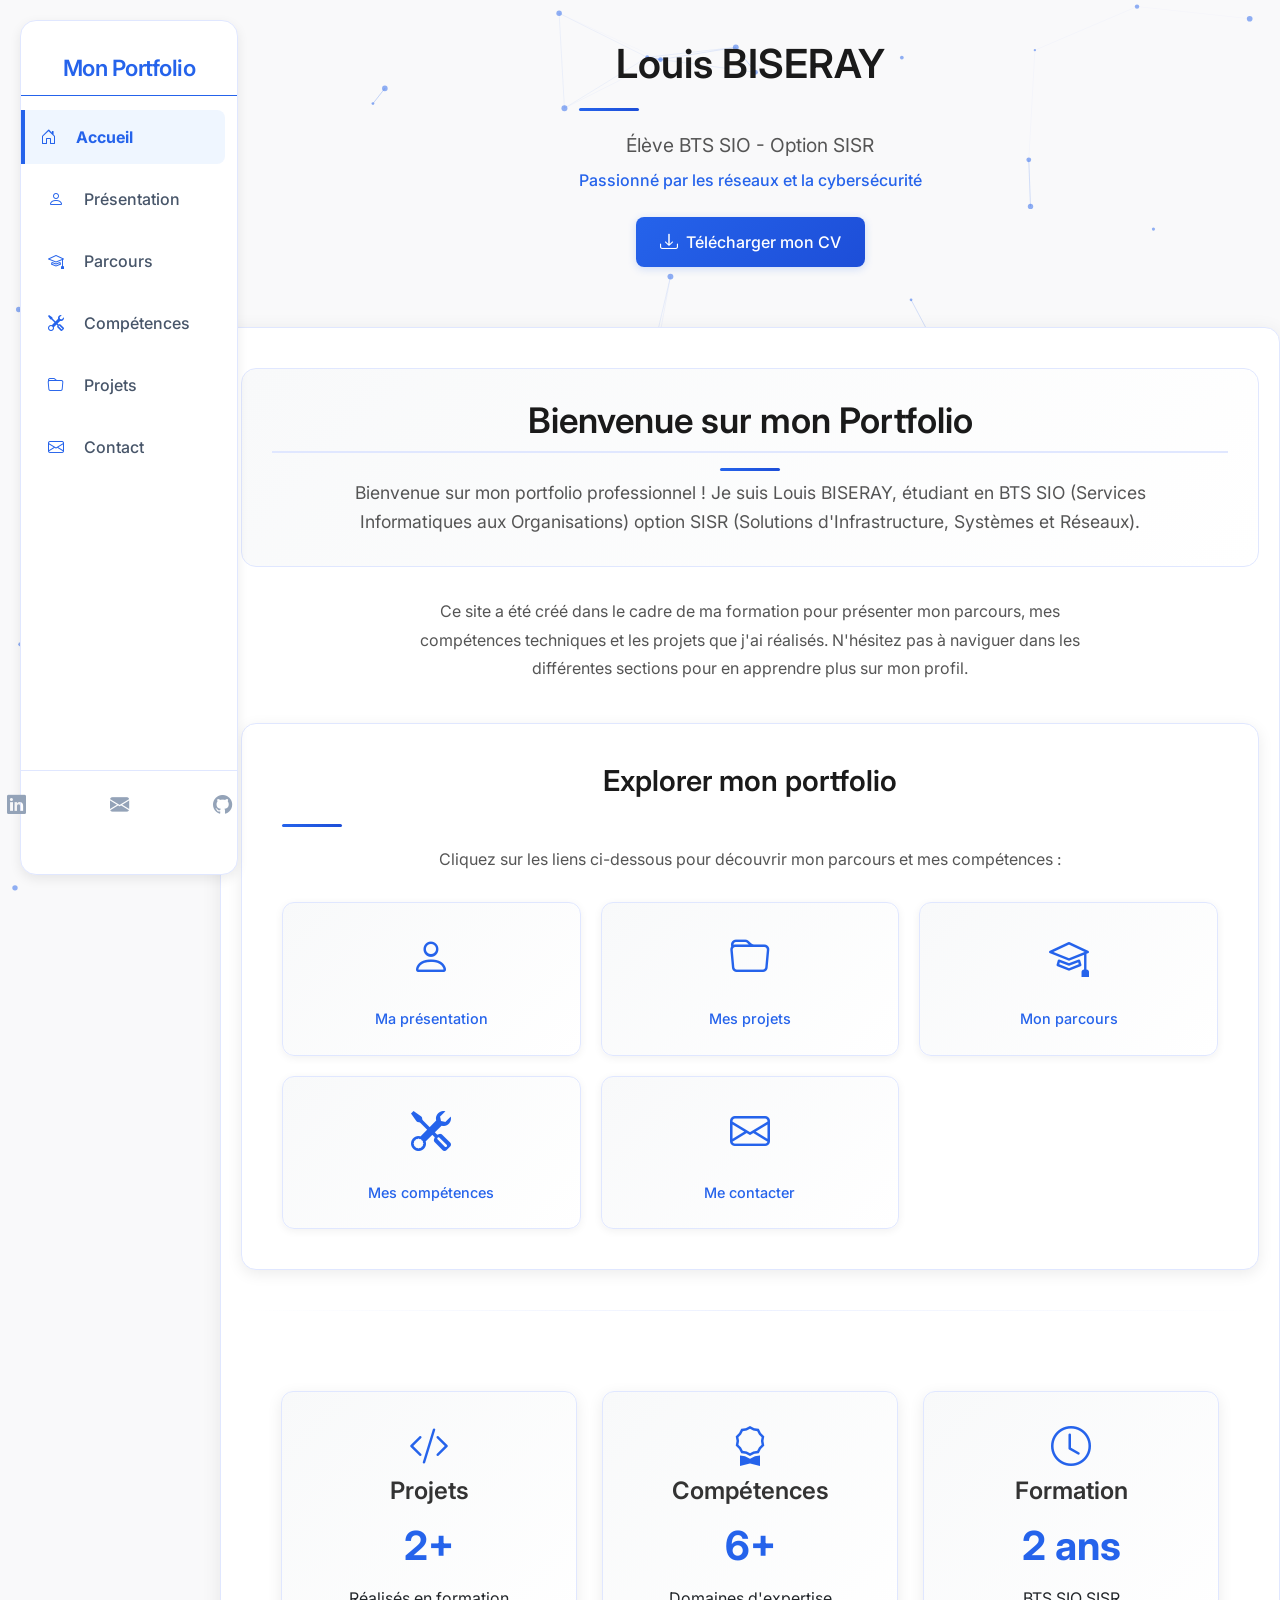
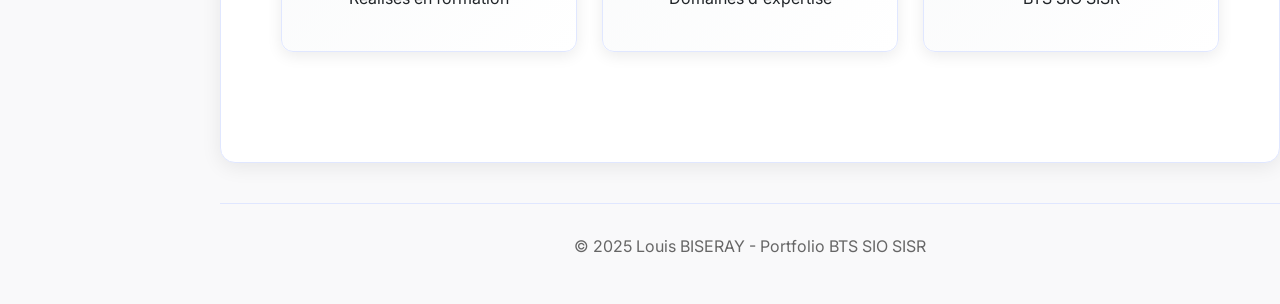
==== commit 5682f2e5: "Overall Site" ====
--- a/index.html
+++ b/index.html
@@ -40,6 +40,11 @@
             <div class="separator"></div>
             <p>Élève BTS SIO - Option SISR</p>
             <p class="subtitle">Passionné par les réseaux et la cybersécurité</p>
+            <div class="hero-buttons">
+                <a href="#" class="cv-button slide-up">
+                    <i class="bi bi-download me-2"></i>Télécharger mon CV
+                </a>
+            </div>
         </div>
     </header>
 
@@ -64,17 +69,17 @@
                     <i class="bi bi-person"></i>
                     <span>Ma présentation</span>
                 </a>
-                <a href="pages/parcours.html" class="quick-link slide-up delay-1">
+                <a href="pages/projets.html" class="quick-link slide-up delay-1">
+                    <i class="bi bi-folder"></i>
+                    <span>Mes projets</span>
+                </a>
+                <a href="pages/parcours.html" class="quick-link slide-up delay-2">
                     <i class="bi bi-mortarboard"></i>
                     <span>Mon parcours</span>
                 </a>
-                <a href="pages/competences.html" class="quick-link slide-up delay-2">
+                <a href="pages/competences.html" class="quick-link slide-up delay-3">
                     <i class="bi bi-tools"></i>
                     <span>Mes compétences</span>
-                </a>
-                <a href="pages/projets.html" class="quick-link slide-up delay-3">
-                    <i class="bi bi-folder"></i>
-                    <span>Mes projets</span>
                 </a>
                 <a href="pages/contact.html" class="quick-link slide-up delay-4">
                     <i class="bi bi-envelope"></i>
--- a/style/style.css
+++ b/style/style.css
@@ -43,12 +43,13 @@
     padding-top: 10px;
     padding-bottom: 10px;
     padding-left: 20px;
+    padding-right: 20px;
     font-weight: 600;
     font-size: 1.4rem;
     letter-spacing: -0.5px;
     margin-bottom: 10px;
-    border-bottom: 1px solid #f1f5f9;
-
+    text-align: center;
+    border-bottom: 1px solid #2563eb;
 }
 
 .sidebar .icon-nav {
@@ -1394,4 +1395,775 @@
     height: 100%;
     z-index: -1;
     pointer-events: none;
+}
+
+/* CV Button Styles */
+.hero-buttons {
+    margin-top: 25px;
+}
+
+.cv-button {
+    display: inline-flex;
+    align-items: center;
+    padding: 12px 24px;
+    background: linear-gradient(135deg, #2563eb, #1d4ed8);
+    color: white;
+    text-decoration: none;
+    border-radius: 8px;
+    font-weight: 500;
+    font-size: 1rem;
+    transition: all 0.3s ease;
+    box-shadow: 0 2px 8px rgba(37, 99, 235, 0.2);
+}
+
+.cv-button:hover {
+    transform: translateY(-2px);
+    box-shadow: 0 4px 15px rgba(37, 99, 235, 0.3);
+    background: linear-gradient(135deg, #1d4ed8, #1e40af);
+    color: white;
+    text-decoration: none;
+}
+
+.cv-button i {
+    font-size: 1.1rem;
+}
+
+/* Certifications Section Styles */
+.certifications-section {
+    margin: 40px 0;
+}
+
+.cert-grid {
+    display: grid;
+    grid-template-columns: repeat(auto-fit, minmax(300px, 1fr));
+    gap: 20px;
+    margin: 30px 0;
+}
+
+.cert-card {
+    background: white;
+    padding: 25px;
+    border-radius: 12px;
+    box-shadow: 0 2px 10px rgba(0, 0, 0, 0.08);
+    border: 1px solid #e0e7ff;
+    transition: all 0.3s ease;
+}
+
+.cert-card:hover {
+    transform: translateY(-3px);
+    box-shadow: 0 4px 20px rgba(37, 99, 235, 0.15);
+    border-color: #2563eb;
+}
+
+.cert-icon {
+    width: 50px;
+    height: 50px;
+    background: linear-gradient(135deg, #2563eb, #1d4ed8);
+    border-radius: 50%;
+    display: flex;
+    align-items: center;
+    justify-content: center;
+    margin-bottom: 15px;
+}
+
+.cert-icon i {
+    color: white;
+    font-size: 1.3rem;
+}
+
+.cert-card h4 {
+    color: #1a1a1a;
+    margin-bottom: 5px;
+    font-weight: 600;
+}
+
+.cert-date {
+    color: #2563eb;
+    font-size: 0.9rem;
+    font-weight: 500;
+    margin-bottom: 10px;
+}
+
+.cert-card p {
+    color: #666;
+    line-height: 1.6;
+}
+
+/* Academic Projects Styles */
+.projets-academiques {
+    margin-top: 40px;
+}
+
+.subsection-title {
+    color: #1a1a1a;
+    margin-bottom: 20px;
+    font-weight: 600;
+    font-size: 1.3rem;
+}
+
+.projet-list {
+    display: flex;
+    flex-direction: column;
+    gap: 20px;
+}
+
+.projet-item {
+    display: flex;
+    align-items: flex-start;
+    gap: 15px;
+    padding: 20px;
+    background: #f8f9fa;
+    border-radius: 10px;
+    border-left: 4px solid #2563eb;
+}
+
+.projet-item i {
+    color: #2563eb;
+    font-size: 1.5rem;
+    margin-top: 2px;
+}
+
+.projet-item h5 {
+    color: #1a1a1a;
+    margin-bottom: 8px;
+    font-weight: 600;
+}
+
+.projet-item p {
+    color: #666;
+    line-height: 1.6;
+    margin: 0;
+}
+
+/* Enhanced Skills Styles */
+.skill-level {
+    margin-top: 15px;
+    display: flex;
+    flex-direction: column;
+    gap: 8px;
+}
+
+.progress-bar {
+    width: 100%;
+    height: 8px;
+    background: #e9ecef;
+    border-radius: 4px;
+    overflow: hidden;
+}
+
+.progress-fill {
+    height: 100%;
+    background: linear-gradient(90deg, #2563eb, #1d4ed8);
+    border-radius: 4px;
+    transition: width 1s ease-in-out;
+}
+
+.level-text {
+    font-size: 0.85rem;
+    color: #2563eb;
+    font-weight: 600;
+}
+
+.skill-details {
+    margin-top: 15px;
+    padding-top: 15px;
+    border-top: 1px solid #e9ecef;
+}
+
+.skill-details ul {
+    list-style: none;
+    padding: 0;
+    margin: 0;
+}
+
+.skill-details li {
+    position: relative;
+    padding-left: 20px;
+    margin-bottom: 8px;
+    color: #555;
+    font-size: 0.9rem;
+    line-height: 1.4;
+}
+
+.skill-details li:before {
+    content: "▸";
+    position: absolute;
+    left: 0;
+    color: #2563eb;
+    font-weight: bold;
+}
+
+.skill-card {
+    transition: all 0.3s ease;
+}
+
+.skill-card:hover {
+    transform: translateY(-5px);
+    box-shadow: 0 8px 25px rgba(37, 99, 235, 0.15);
+}
+
+.content-section {
+    padding: 40px 20px;
+    max-width: 1200px;
+    margin: 20px auto;
+    background: white;
+    border-radius: 15px;
+    box-shadow: 0 4px 20px rgba(0, 0, 0, 0.08);
+    border: 1px solid #e0e7ff;
+}
+
+/* Enhanced Project Cards Styles */
+.project-details {
+    margin: 20px 0;
+    padding: 20px;
+    background: #f8f9fa;
+    border-radius: 10px;
+    border-left: 4px solid #2563eb;
+}
+
+.detail-section {
+    margin-bottom: 20px;
+}
+
+.detail-section:last-child {
+    margin-bottom: 0;
+}
+
+.detail-section h5 {
+    color: #1a1a1a;
+    font-size: 0.95rem;
+    font-weight: 600;
+    margin-bottom: 8px;
+    display: flex;
+    align-items: center;
+    gap: 8px;
+}
+
+.detail-section h5 i {
+    color: #2563eb;
+    font-size: 1rem;
+}
+
+.detail-section p {
+    color: #555;
+    font-size: 0.9rem;
+    line-height: 1.5;
+    margin: 0;
+}
+
+.detail-section ul {
+    margin: 8px 0 0 0;
+    padding-left: 20px;
+}
+
+.detail-section li {
+    color: #555;
+    font-size: 0.85rem;
+    line-height: 1.4;
+    margin-bottom: 4px;
+}
+
+.project-links {
+    margin-top: 20px;
+    padding-top: 15px;
+    border-top: 1px solid #e9ecef;
+}
+
+.project-link {
+    display: inline-flex;
+    align-items: center;
+    gap: 8px;
+    padding: 8px 16px;
+    background: linear-gradient(135deg, #2563eb, #1d4ed8);
+    color: white;
+    text-decoration: none;
+    border-radius: 6px;
+    font-size: 0.9rem;
+    font-weight: 500;
+    transition: all 0.3s ease;
+}
+
+.project-link:hover {
+    transform: translateY(-2px);
+    box-shadow: 0 4px 12px rgba(37, 99, 235, 0.3);
+    color: white;
+    text-decoration: none;
+}
+
+.project-link i {
+    font-size: 1rem;
+}
+
+.project-card {
+    transition: all 0.3s ease;
+}
+
+.project-card:hover {
+    transform: translateY(-5px);
+    box-shadow: 0 10px 30px rgba(37, 99, 235, 0.15);
+}
+
+/* Enhanced Contact Page Styles */
+.collaboration-section {
+    margin: 40px 0;
+}
+
+.collab-grid {
+    display: grid;
+    grid-template-columns: repeat(auto-fit, minmax(300px, 1fr));
+    gap: 25px;
+    margin: 30px 0;
+}
+
+.collab-card {
+    background: white;
+    padding: 25px;
+    border-radius: 12px;
+    box-shadow: 0 2px 10px rgba(0, 0, 0, 0.08);
+    border: 1px solid #e0e7ff;
+    transition: all 0.3s ease;
+}
+
+.collab-card:hover {
+    transform: translateY(-5px);
+    box-shadow: 0 8px 25px rgba(37, 99, 235, 0.15);
+    border-color: #2563eb;
+}
+
+.collab-card i {
+    font-size: 2rem;
+    color: #2563eb;
+    margin-bottom: 15px;
+}
+
+.collab-card h4 {
+    color: #1a1a1a;
+    margin-bottom: 10px;
+    font-weight: 600;
+}
+
+.collab-card p {
+    color: #555;
+    line-height: 1.6;
+    margin-bottom: 15px;
+}
+
+.collab-card ul {
+    list-style: none;
+    padding: 0;
+    margin: 0;
+}
+
+.collab-card li {
+    position: relative;
+    padding-left: 20px;
+    margin-bottom: 8px;
+    color: #2563eb;
+    font-size: 0.9rem;
+    font-weight: 500;
+}
+
+.collab-card li:before {
+    content: "✓";
+    position: absolute;
+    left: 0;
+    color: #2563eb;
+    font-weight: bold;
+}
+
+.contact-grid {
+    display: grid;
+    grid-template-columns: repeat(auto-fit, minmax(280px, 1fr));
+    gap: 20px;
+}
+
+.contact-card {
+    transition: all 0.3s ease;
+}
+
+.contact-card:hover {
+    transform: translateY(-3px);
+    box-shadow: 0 8px 20px rgba(37, 99, 235, 0.15);
+}
+
+.contact-card a {
+    color: #2563eb;
+    font-weight: 500;
+    transition: color 0.3s ease;
+}
+
+.contact-card a:hover {
+    color: #1d4ed8;
+    text-decoration: underline;
+}
+
+/* Current Projects Section Styles */
+.current-projects-section {
+    margin: 40px 0;
+}
+
+.current-projects-grid {
+    display: grid;
+    grid-template-columns: repeat(auto-fit, minmax(400px, 1fr));
+    gap: 30px;
+    margin: 30px 0;
+}
+
+.current-project-card {
+    background: white;
+    border-radius: 15px;
+    box-shadow: 0 4px 15px rgba(0, 0, 0, 0.1);
+    border: 1px solid #e0e7ff;
+    overflow: hidden;
+    transition: all 0.3s ease;
+}
+
+.current-project-card:hover {
+    transform: translateY(-8px);
+    box-shadow: 0 12px 30px rgba(37, 99, 235, 0.2);
+    border-color: #2563eb;
+}
+
+.project-logo {
+    background: linear-gradient(135deg, #f8f9fa, #e9ecef);
+    padding: 30px;
+    text-align: center;
+    border-bottom: 1px solid #e9ecef;
+}
+
+.project-logo-img {
+    max-width: 180px;
+    max-height: 180px;
+    object-fit: contain;
+    border-radius: 8px;
+}
+
+.project-info {
+    padding: 25px;
+}
+
+.project-info h4 {
+    color: #1a1a1a;
+    margin-bottom: 10px;
+    font-size: 1.4rem;
+    font-weight: 600;
+}
+
+.project-status {
+    display: flex;
+    align-items: center;
+    gap: 15px;
+    margin: 15px 0;
+}
+
+.status-badge {
+    padding: 6px 12px;
+    border-radius: 20px;
+    font-size: 0.85rem;
+    font-weight: 600;
+    text-transform: uppercase;
+}
+
+.status-badge.in-progress {
+    background: linear-gradient(135deg, #ffc107, #ffb300);
+    color: #000;
+}
+
+.status-badge.completed {
+    background: linear-gradient(135deg, #28a745, #20c997);
+    color: white;
+}
+
+.progress-text {
+    color: #2563eb;
+    font-weight: 600;
+    font-size: 0.9rem;
+}
+
+.tech-list {
+    display: flex;
+    flex-wrap: wrap;
+    gap: 8px;
+    margin-top: 10px;
+}
+
+.tech-badge {
+    background: #e9ecef;
+    color: #495057;
+    padding: 4px 10px;
+    border-radius: 15px;
+    font-size: 0.8rem;
+    font-weight: 500;
+    border: 1px solid #dee2e6;
+}
+
+.tech-badge:hover {
+    background: #2563eb;
+    color: white;
+    transform: translateY(-1px);
+    transition: all 0.2s ease;
+}
+
+/* Enhanced Current Projects Styles */
+.project-highlights {
+    display: flex;
+    gap: 15px;
+    margin: 20px 0;
+    flex-wrap: wrap;
+}
+
+.highlight-item {
+    display: flex;
+    align-items: center;
+    gap: 8px;
+    padding: 8px 12px;
+    background: #f8f9fa;
+    border-radius: 20px;
+    border: 1px solid #e9ecef;
+    font-size: 0.85rem;
+    color: #495057;
+    font-weight: 500;
+}
+
+.highlight-item i {
+    color: #2563eb;
+    font-size: 0.9rem;
+}
+
+.project-links {
+    display: flex;
+    gap: 12px;
+    margin: 20px 0;
+    flex-wrap: wrap;
+}
+
+.project-link.primary {
+    background: linear-gradient(135deg, #2563eb, #1d4ed8);
+    color: white;
+}
+
+.project-link.secondary {
+    background: #f8f9fa;
+    color: #495057;
+    border: 1px solid #dee2e6;
+}
+
+.project-link.secondary:hover {
+    background: #e9ecef;
+    color: #2563eb;
+    border-color: #2563eb;
+}
+
+.project-link.primary:hover {
+    background: linear-gradient(135deg, #1d4ed8, #1e40af);
+    color: white;
+}
+
+/* Enhanced Section Separation */
+.section-title {
+    color: #1a1a1a;
+    margin-bottom: 25px;
+    font-weight: 600;
+    font-size: 1.8rem;
+}
+
+.section-desc {
+    color: #555;
+    margin-bottom: 30px;
+    font-size: 1rem;
+    line-height: 1.6;
+}
+
+.separator {
+    width: 60px;
+    height: 3px;
+    background: linear-gradient(90deg, #2563eb, #1d4ed8);
+    margin: 20px 0;
+    border-radius: 2px;
+}
+
+.separator-line {
+    height: 1px;
+    background: linear-gradient(90deg, transparent, #e0e7ff, transparent);
+    margin: 40px 0;
+    opacity: 0.6;
+}
+
+/* Enhanced Cards and Containers */
+.skill-card, .project-card, .contact-card, .stage-card {
+    background: white;
+    border-radius: 15px;
+    box-shadow: 0 4px 15px rgba(0, 0, 0, 0.08);
+    border: 1px solid #e0e7ff;
+    padding: 25px;
+    transition: all 0.3s ease;
+    margin-bottom: 20px;
+}
+
+.skill-card:hover, .project-card:hover, .contact-card:hover, .stage-card:hover {
+    transform: translateY(-5px);
+    box-shadow: 0 8px 25px rgba(37, 99, 235, 0.15);
+    border-color: #2563eb;
+}
+
+/* Enhanced Grid Layouts */
+.skills-grid, .project-cards, .stage-cards {
+    display: grid;
+    gap: 25px;
+    margin: 30px 0;
+}
+
+.skills-grid {
+    grid-template-columns: repeat(auto-fit, minmax(350px, 1fr));
+}
+
+.project-cards, .stage-cards {
+    grid-template-columns: repeat(auto-fit, minmax(400px, 1fr));
+}
+
+/* Enhanced Headers */
+.page-header, .accueil-header {
+    background: linear-gradient(135deg, #f8f9fa, #ffffff);
+    padding: 30px;
+    border-radius: 15px;
+    margin-bottom: 30px;
+    border: 1px solid #e0e7ff;
+    text-align: center;
+}
+
+.page-header h2, .accueil-header h2 {
+    color: #1a1a1a;
+    font-size: 2.2rem;
+    font-weight: 600;
+    margin-bottom: 15px;
+}
+
+.intro-text {
+    color: #555;
+    font-size: 1.1rem;
+    line-height: 1.6;
+    max-width: 800px;
+    margin: 0 auto;
+}
+
+/* Enhanced Quick Links */
+.quick-links-section {
+    background: white;
+    border-radius: 15px;
+    padding: 40px;
+    margin: 30px 0;
+    box-shadow: 0 4px 15px rgba(0, 0, 0, 0.08);
+    border: 1px solid #e0e7ff;
+}
+
+.links-grid {
+    display: grid;
+    grid-template-columns: repeat(auto-fit, minmax(250px, 1fr));
+    gap: 20px;
+    margin-top: 30px;
+}
+
+.quick-link {
+    background: linear-gradient(135deg, #f8f9fa, #ffffff);
+    border: 1px solid #e0e7ff;
+    border-radius: 12px;
+    padding: 25px;
+    text-align: center;
+    text-decoration: none;
+    color: #2563eb;
+    font-weight: 500;
+    transition: all 0.3s ease;
+    display: flex;
+    flex-direction: column;
+    align-items: center;
+    gap: 12px;
+}
+
+.quick-link:hover {
+    transform: translateY(-3px);
+    box-shadow: 0 8px 25px rgba(37, 99, 235, 0.15);
+    border-color: #2563eb;
+    color: #1d4ed8;
+    text-decoration: none;
+}
+
+.quick-link i {
+    font-size: 2.5rem;
+    color: #2563eb;
+}
+
+/* Enhanced Stats Section */
+.stats-section {
+    background: transparent;
+    border-radius: 0;
+    padding: 40px;
+    margin: 30px 0;
+    box-shadow: none;
+    border: none;
+}
+
+.stats-grid {
+    display: grid;
+    grid-template-columns: repeat(auto-fit, minmax(200px, 1fr));
+    gap: 25px;
+}
+
+.stat-card {
+    text-align: center;
+    padding: 25px;
+    background: linear-gradient(135deg, #f8f9fa, #ffffff);
+    border-radius: 12px;
+    border: 1px solid #e0e7ff;
+    transition: all 0.3s ease;
+}
+
+.stat-card:hover {
+    transform: translateY(-3px);
+    box-shadow: 0 8px 20px rgba(37, 99, 235, 0.1);
+}
+
+.stat-card i {
+    font-size: 2.5rem;
+    color: #2563eb;
+    margin-bottom: 15px;
+}
+
+.stat-number {
+    font-size: 2.5rem;
+    font-weight: 700;
+    color: #2563eb;
+    margin: 10px 0;
+}
+
+/* Responsive adjustments */
+@media (max-width: 768px) {
+    .project-highlights {
+        flex-direction: column;
+        gap: 10px;
+    }
+    
+    .project-links {
+        flex-direction: column;
+    }
+    
+    .current-projects-grid {
+        grid-template-columns: 1fr;
+    }
+    
+    .content-section {
+        margin: 15px auto;
+        padding: 25px 15px;
+    }
+    
+    .page-header h2, .accueil-header h2 {
+        font-size: 1.8rem;
+    }
+    
+    .quick-links-section {
+        padding: 25px;
+    }
+    
+    .stats-section {
+        padding: 25px;
+    }
 }
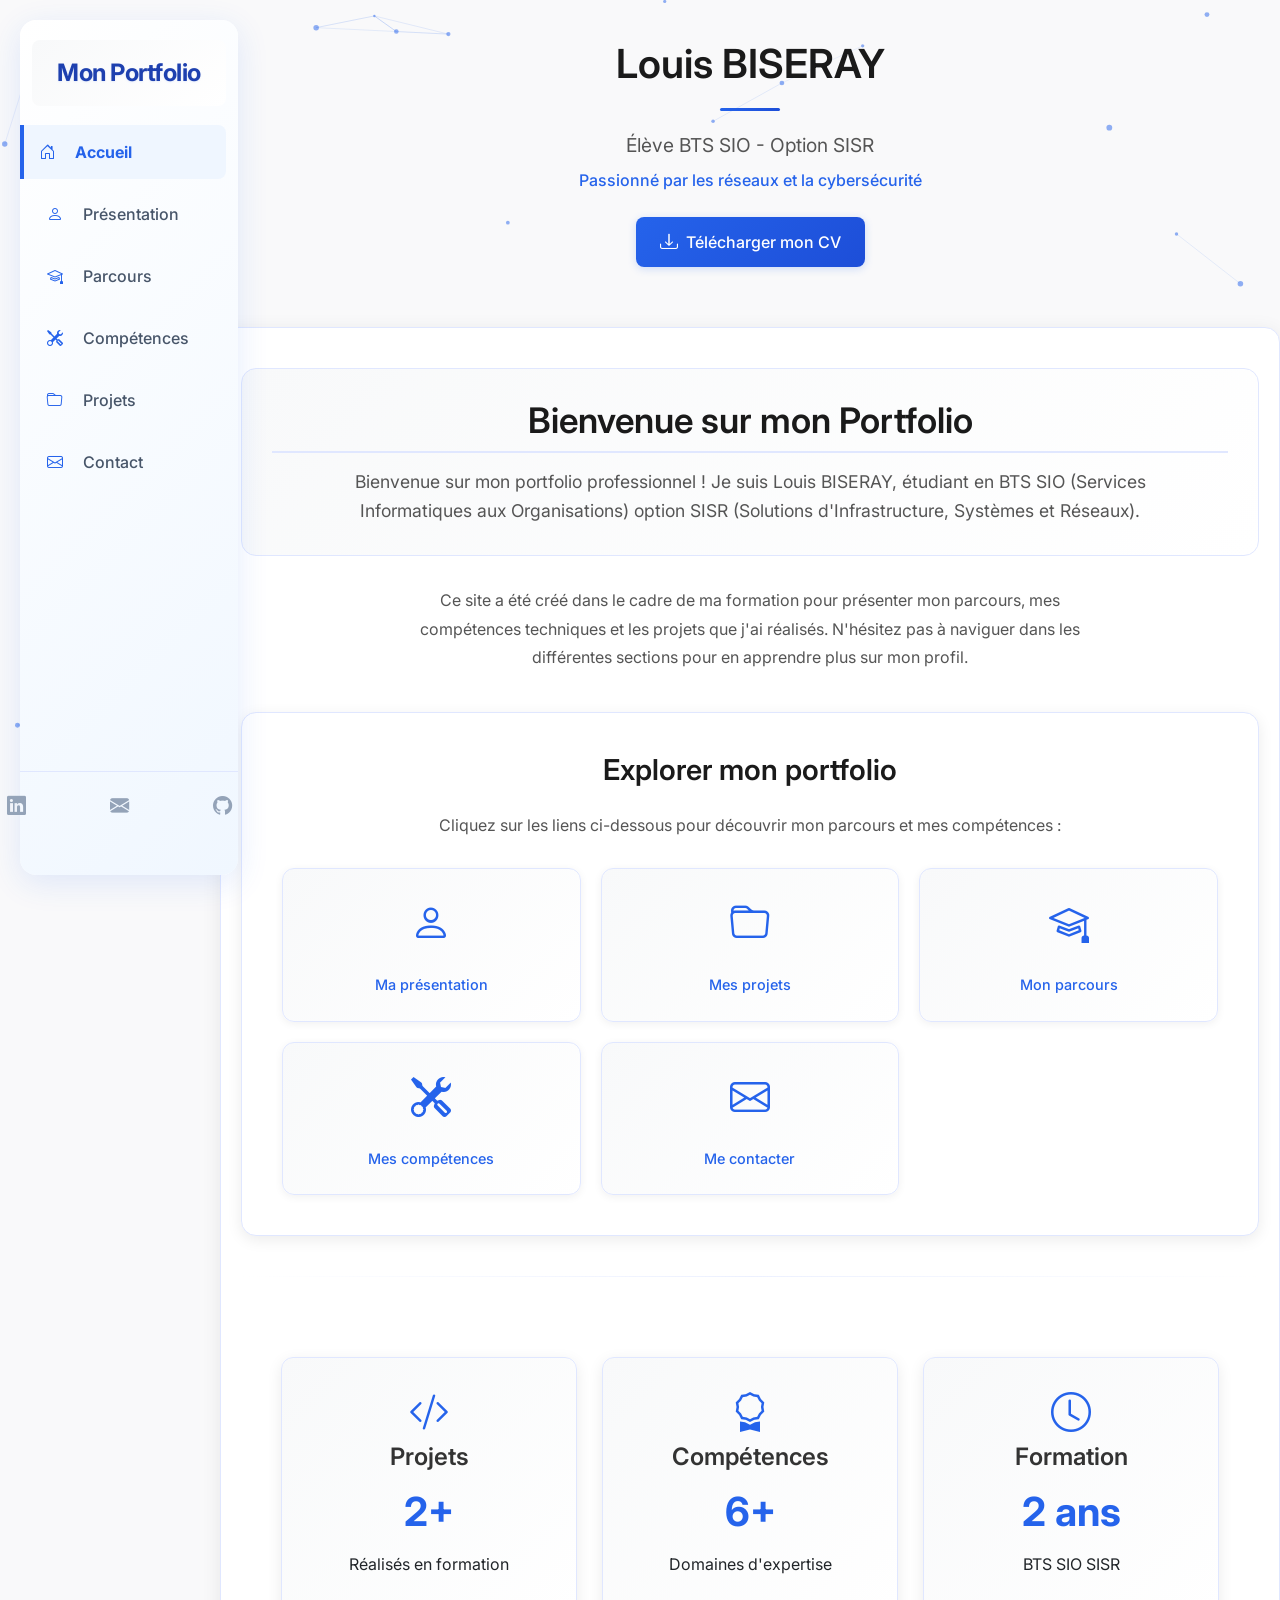
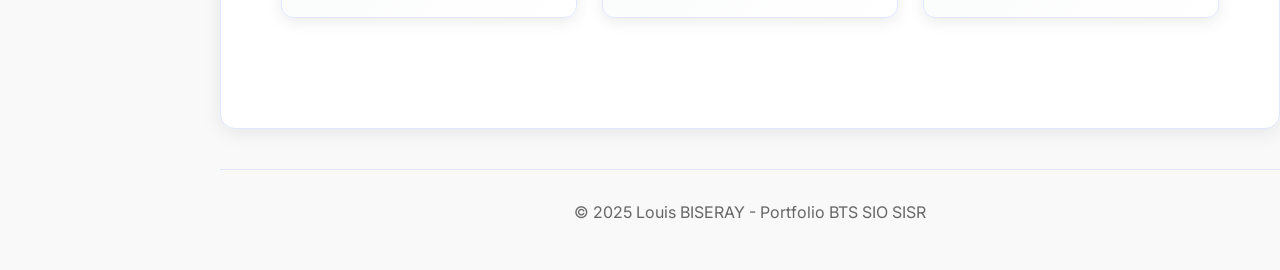
==== commit 4566a3dc: "Changement Conteneur" ====
--- a/index.html
+++ b/index.html
@@ -41,7 +41,7 @@
             <p>Élève BTS SIO - Option SISR</p>
             <p class="subtitle">Passionné par les réseaux et la cybersécurité</p>
             <div class="hero-buttons">
-                <a href="#" class="cv-button slide-up">
+                <a href="image/CV_Louis_Biseray.pdf" download class="cv-button slide-up">
                     <i class="bi bi-download me-2"></i>Télécharger mon CV
                 </a>
             </div>
@@ -51,7 +51,6 @@
     <section class="content-section accueil-page">
         <div class="accueil-header fade-in delay-1">
             <h2>Bienvenue sur mon Portfolio</h2>
-            <div class="separator"></div>
             <p class="intro-text">Bienvenue sur mon portfolio professionnel ! Je suis Louis BISERAY, étudiant en BTS SIO (Services Informatiques aux Organisations) option SISR (Solutions d'Infrastructure, Systèmes et Réseaux).</p>
         </div>
         
@@ -61,7 +60,6 @@
         
         <div class="quick-links-section fade-in delay-3">
             <h3 class="section-title">Explorer mon portfolio</h3>
-            <div class="separator"></div>
             <p class="section-desc">Cliquez sur les liens ci-dessous pour découvrir mon parcours et mes compétences :</p>
             
             <div class="links-grid">
--- a/style/style.css
+++ b/style/style.css
@@ -10,12 +10,12 @@
     left: 20px;
     height: 95vh;
     width: 17%;
-    background-color: white;
+    background: linear-gradient(135deg, #ffffff, #f0f7ff);
     padding: 20px 0;
     z-index: 1000;
     border-radius: 16px;
-    box-shadow: 0 4px 12px rgba(0, 0, 0, 0.08);
-    border: 1px solid #e0e7ff;
+    box-shadow: 0 8px 32px rgba(37, 99, 235, 0.12);
+    border: none;
     display: flex;
     flex-direction: column;
 }
@@ -39,17 +39,20 @@
 }
 
 .sidebar .title {
-    color: #2563eb;
-    padding-top: 10px;
-    padding-bottom: 10px;
+    color: #1e40af;
+    padding-top: 15px;
+    padding-bottom: 15px;
     padding-left: 20px;
     padding-right: 20px;
-    font-weight: 600;
-    font-size: 1.4rem;
+    font-weight: 700;
+    font-size: 1.5rem;
     letter-spacing: -0.5px;
-    margin-bottom: 10px;
+    margin-bottom: 15px;
     text-align: center;
-    border-bottom: 1px solid #2563eb;
+    text-shadow: 0 1px 2px rgba(37, 99, 235, 0.1);
+    background: linear-gradient(135deg, #f8f9fa, #ffffff);
+    border-radius: 8px;
+    margin: 0 12px 15px 12px;
 }
 
 .sidebar .icon-nav {
@@ -1978,7 +1981,7 @@
     width: 60px;
     height: 3px;
     background: linear-gradient(90deg, #2563eb, #1d4ed8);
-    margin: 20px 0;
+    margin: 20px auto;
     border-radius: 2px;
 }
 
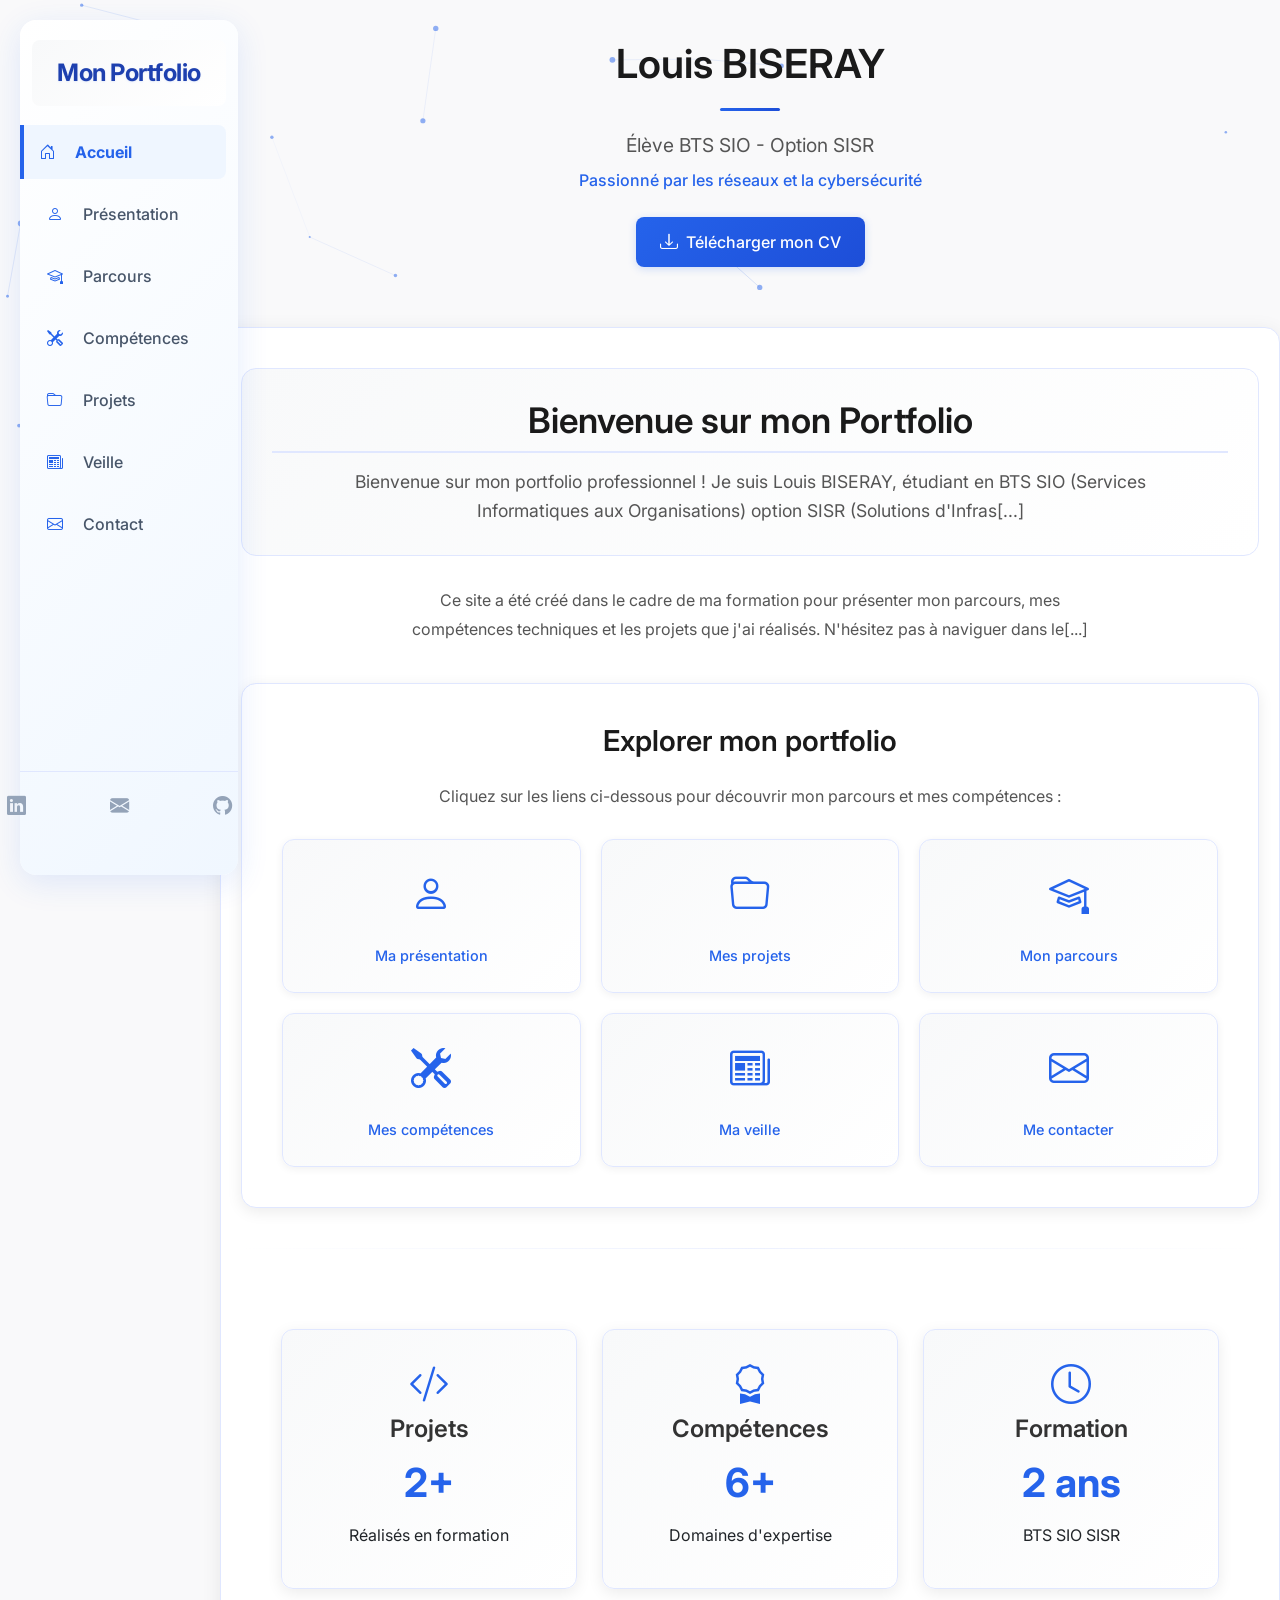
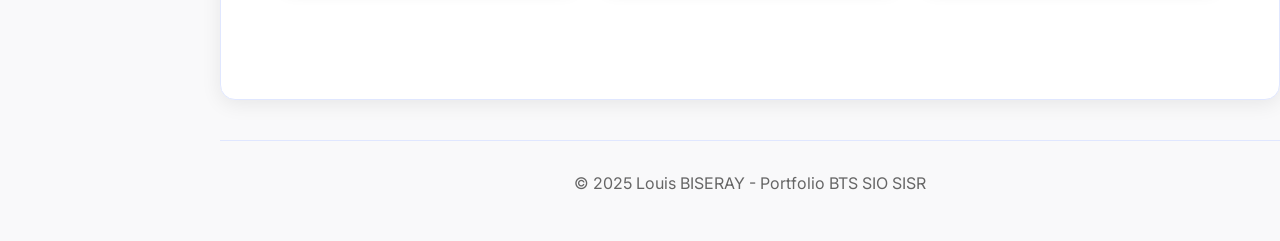
==== commit d92167d0: "Ajout onglet Veille à la navbar" ====
--- a/index.html
+++ b/index.html
@@ -25,6 +25,7 @@
             <li class="nav-item"><a class="nav-link " href="pages/parcours.html"><i class="bi bi-mortarboard me-2"></i>Parcours</a></li>
             <li class="nav-item"><a class="nav-link " href="pages/competences.html"><i class="bi bi-tools me-2"></i>Compétences</a></li>
             <li class="nav-item"><a class="nav-link " href="pages/projets.html"><i class="bi bi-folder me-2"></i>Projets</a></li>
+            <li class="nav-item"><a class="nav-link " href="pages/veille.html"><i class="bi bi-newspaper me-2"></i>Veille</a></li>
             <li class="nav-item"><a class="nav-link " href="pages/contact.html"><i class="bi bi-envelope me-2"></i>Contact</a></li>
         </ul>
         <ul class="icon-nav">
@@ -51,11 +52,13 @@
     <section class="content-section accueil-page">
         <div class="accueil-header fade-in delay-1">
             <h2>Bienvenue sur mon Portfolio</h2>
-            <p class="intro-text">Bienvenue sur mon portfolio professionnel ! Je suis Louis BISERAY, étudiant en BTS SIO (Services Informatiques aux Organisations) option SISR (Solutions d'Infrastructure, Systèmes et Réseaux).</p>
+            <p class="intro-text">Bienvenue sur mon portfolio professionnel ! Je suis Louis BISERAY, étudiant en BTS SIO (Services Informatiques aux Organisations) option SISR (Solutions d'Infras[...]
+            </p>
         </div>
         
         <div class="accueil-content fade-in delay-2">
-            <p>Ce site a été créé dans le cadre de ma formation pour présenter mon parcours, mes compétences techniques et les projets que j'ai réalisés. N'hésitez pas à naviguer dans les différentes sections pour en apprendre plus sur mon profil.</p>
+            <p>Ce site a été créé dans le cadre de ma formation pour présenter mon parcours, mes compétences techniques et les projets que j'ai réalisés. N'hésitez pas à naviguer dans le[...]
+            </p>
         </div>
         
         <div class="quick-links-section fade-in delay-3">
@@ -79,7 +82,11 @@
                     <i class="bi bi-tools"></i>
                     <span>Mes compétences</span>
                 </a>
-                <a href="pages/contact.html" class="quick-link slide-up delay-4">
+                <a href="pages/veille.html" class="quick-link slide-up delay-4">
+                    <i class="bi bi-newspaper"></i>
+                    <span>Ma veille</span>
+                </a>
+                <a href="pages/contact.html" class="quick-link slide-up delay-5">
                     <i class="bi bi-envelope"></i>
                     <span>Me contacter</span>
                 </a>
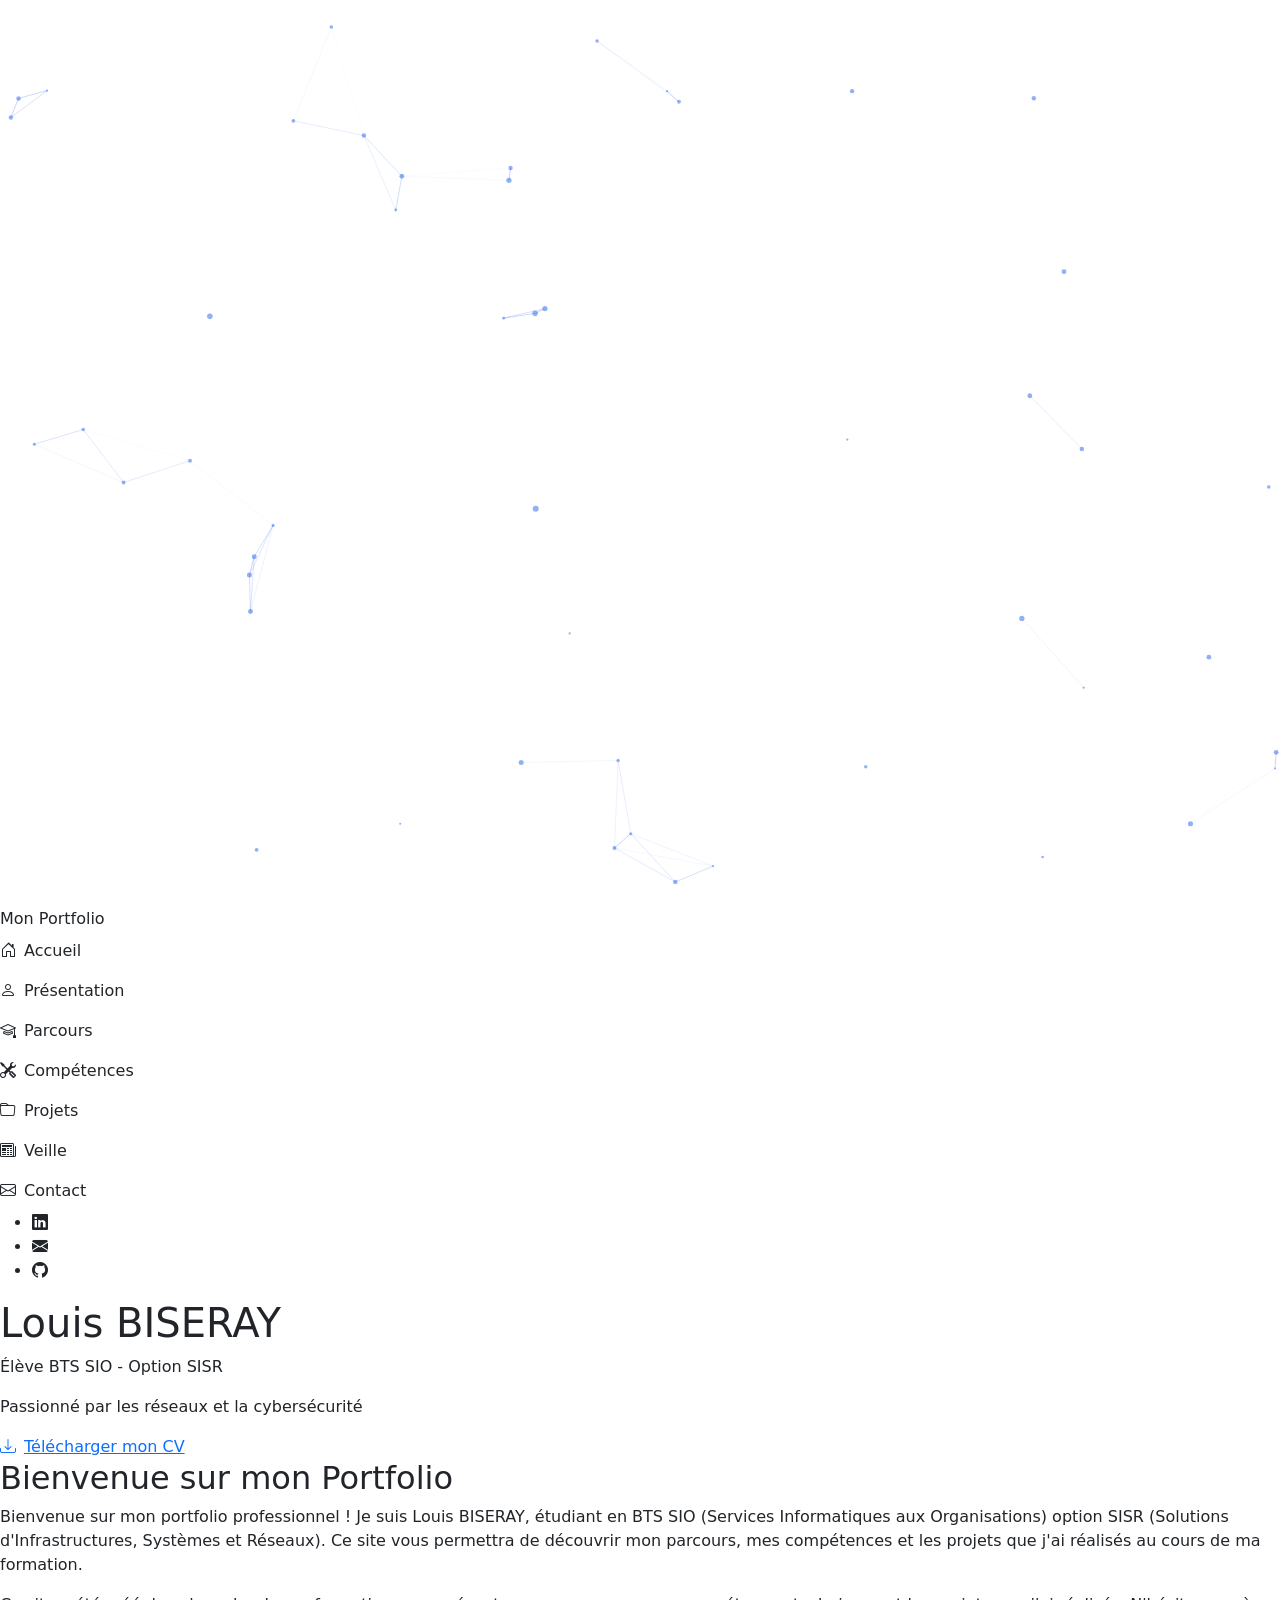
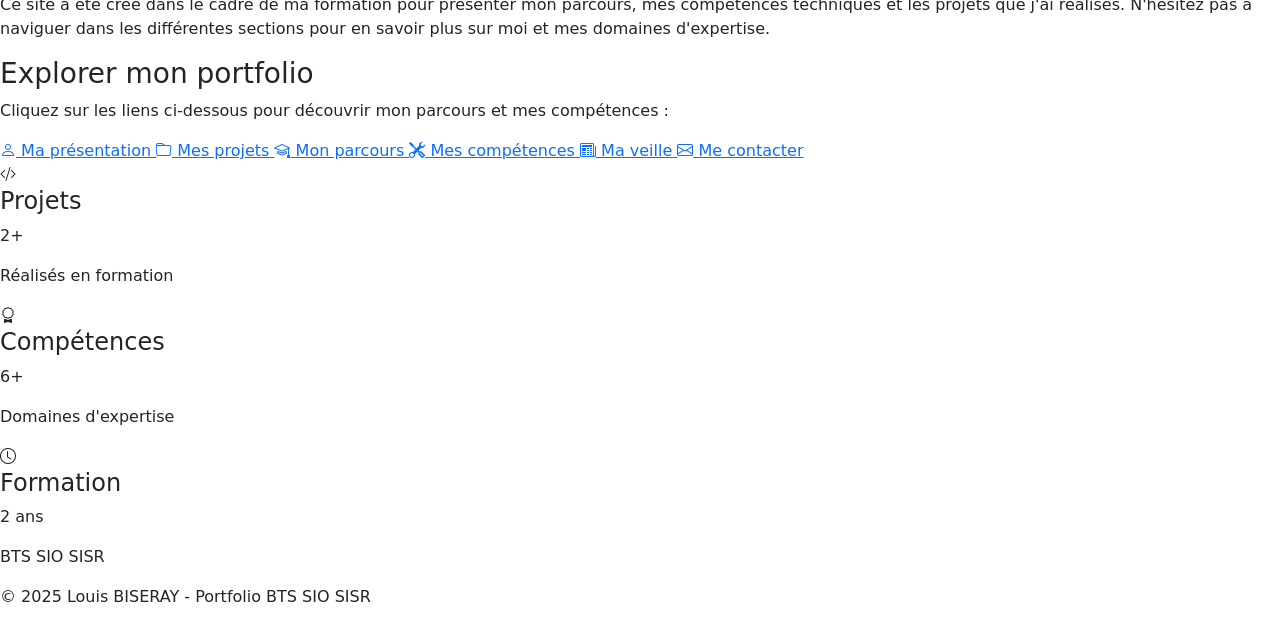
==== commit 6d773f72: "Fix CSS path for GitHub Pages: use absolute path instead of relative" ====
--- a/index.html
+++ b/index.html
@@ -11,7 +11,7 @@
     <link href="https://cdn.jsdelivr.net/npm/bootstrap@5.3.8/dist/css/bootstrap.min.css" rel="stylesheet"
         integrity="sha384-sRIl4kxILFvY47J16cr9ZwB07vP4J8+LH7qKQnuqkuIAvNWLzeN8tE5YBujZqJLB" crossorigin="anonymous">
     <link rel="stylesheet" href="https://cdn.jsdelivr.net/npm/bootstrap-icons@1.11.3/font/bootstrap-icons.css">
-    <link rel="stylesheet" href="style/style.css">
+    <link rel="stylesheet" href="/portfolio-bts-sio/style/style.css">
     <title>Accueil - Portfolio BTS SIO</title>
 </head>
 <body>
@@ -52,13 +52,11 @@
     <section class="content-section accueil-page">
         <div class="accueil-header fade-in delay-1">
             <h2>Bienvenue sur mon Portfolio</h2>
-            <p class="intro-text">Bienvenue sur mon portfolio professionnel ! Je suis Louis BISERAY, étudiant en BTS SIO (Services Informatiques aux Organisations) option SISR (Solutions d'Infras[...]
-            </p>
+            <p class="intro-text">Bienvenue sur mon portfolio professionnel ! Je suis Louis BISERAY, étudiant en BTS SIO (Services Informatiques aux Organisations) option SISR (Solutions d'Infrastructures, Systèmes et Réseaux). Ce site vous permettra de découvrir mon parcours, mes compétences et les projets que j'ai réalisés au cours de ma formation.</p>
         </div>
         
         <div class="accueil-content fade-in delay-2">
-            <p>Ce site a été créé dans le cadre de ma formation pour présenter mon parcours, mes compétences techniques et les projets que j'ai réalisés. N'hésitez pas à naviguer dans le[...]
-            </p>
+            <p>Ce site a été créé dans le cadre de ma formation pour présenter mon parcours, mes compétences techniques et les projets que j'ai réalisés. N'hésitez pas à naviguer dans les différentes sections pour en savoir plus sur moi et mes domaines d'expertise.</p>
         </div>
         
         <div class="quick-links-section fade-in delay-3">
